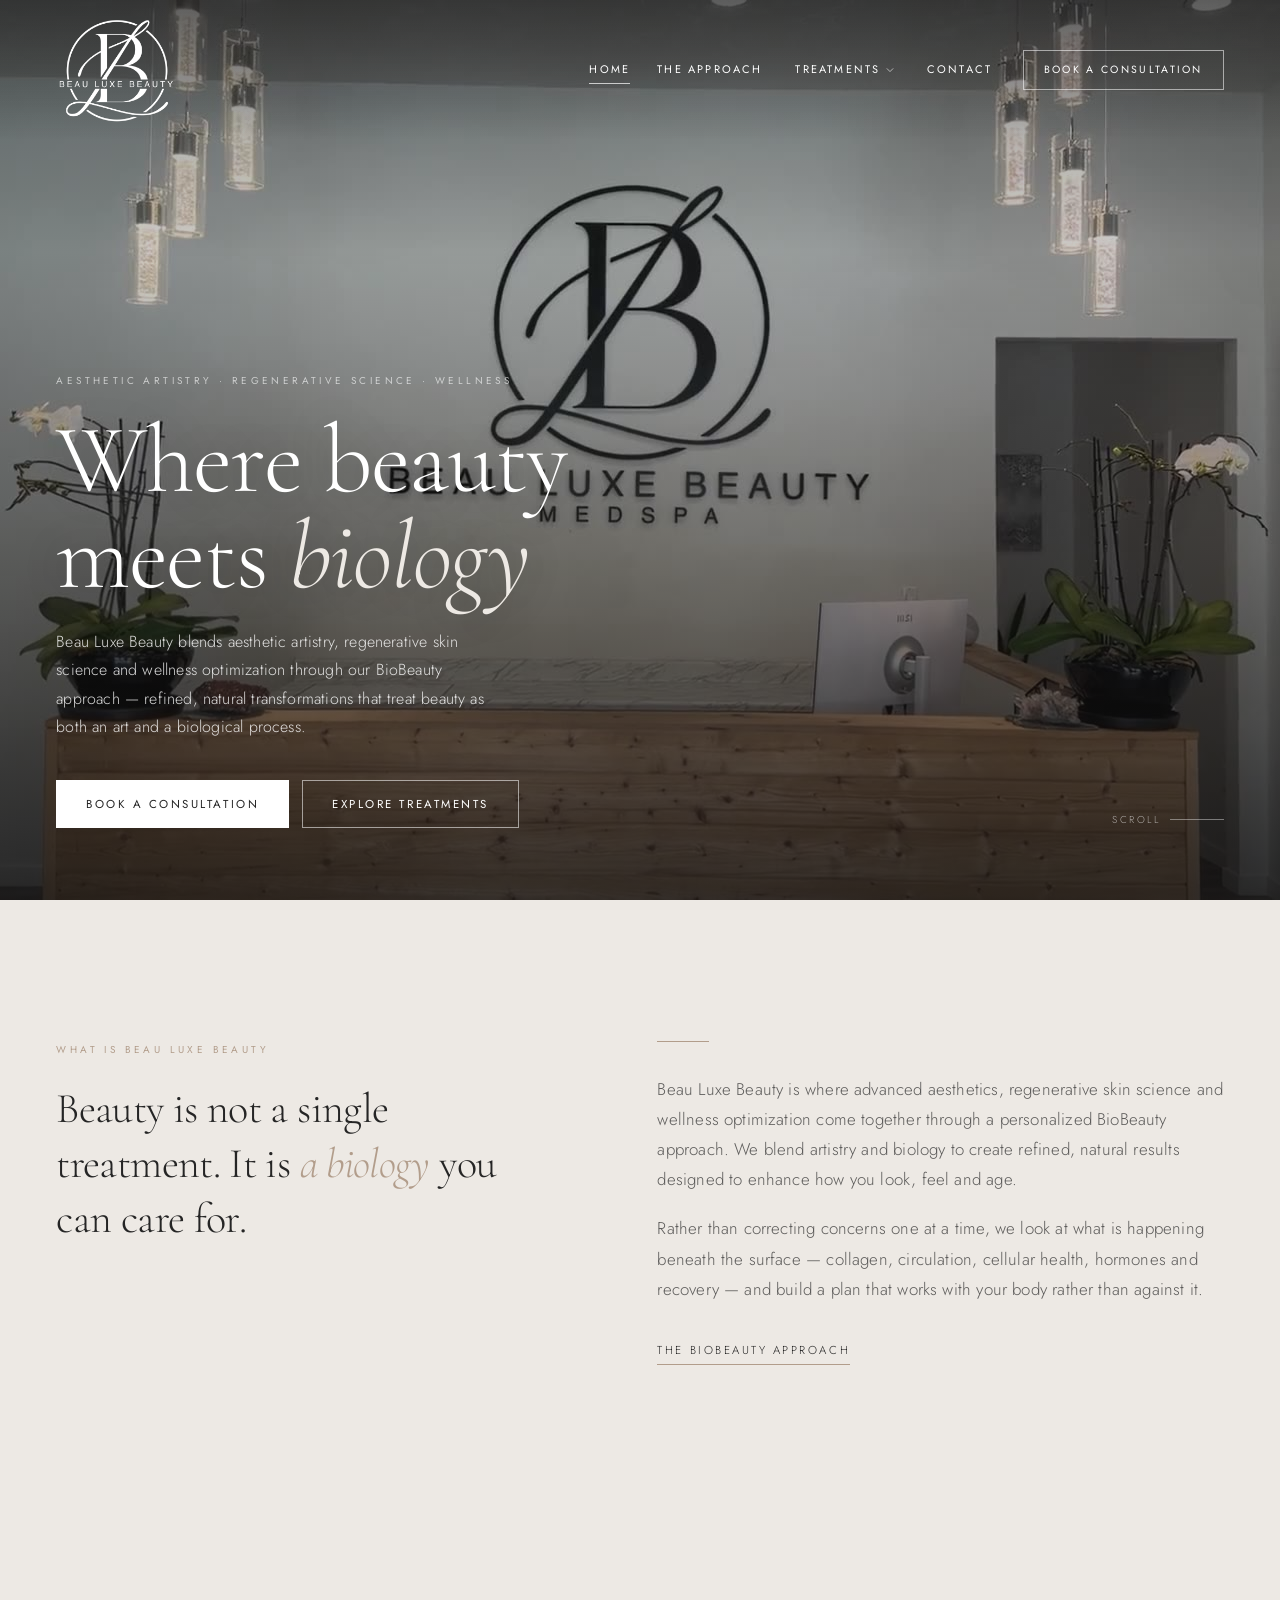
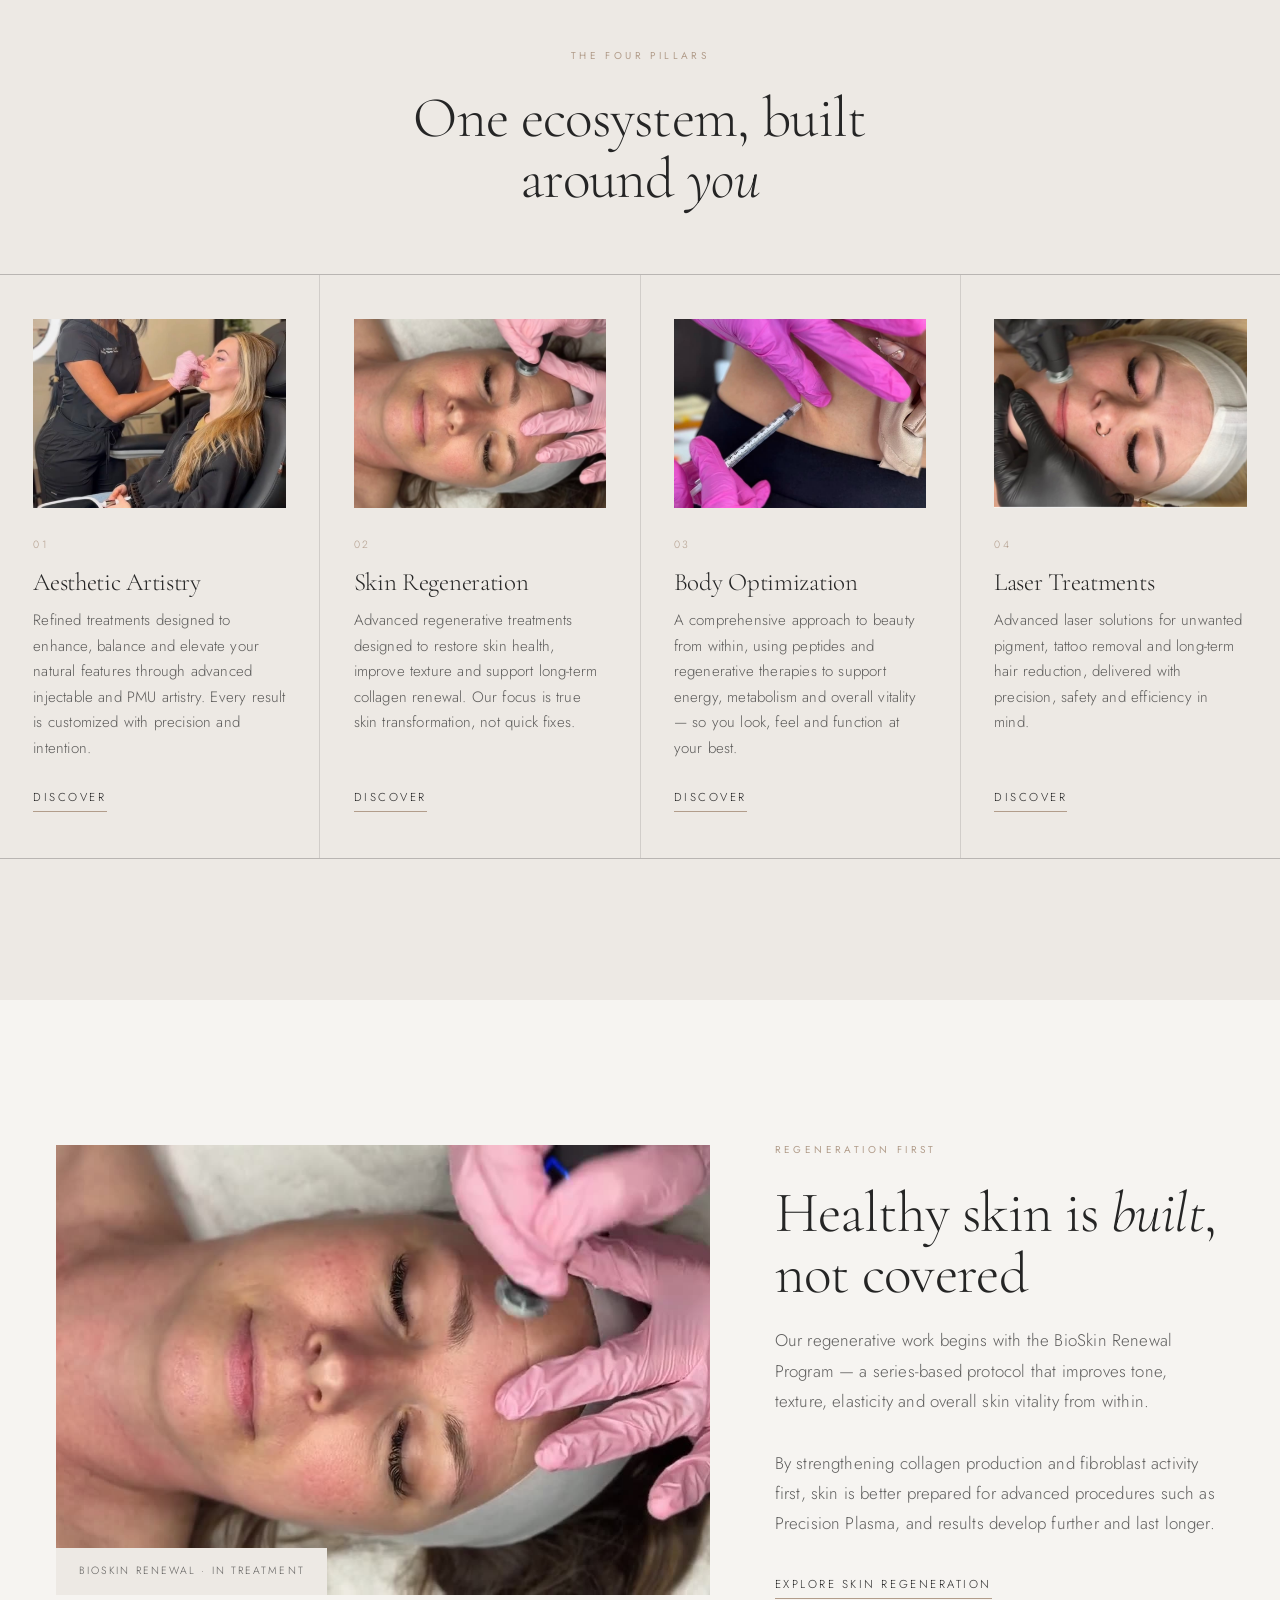
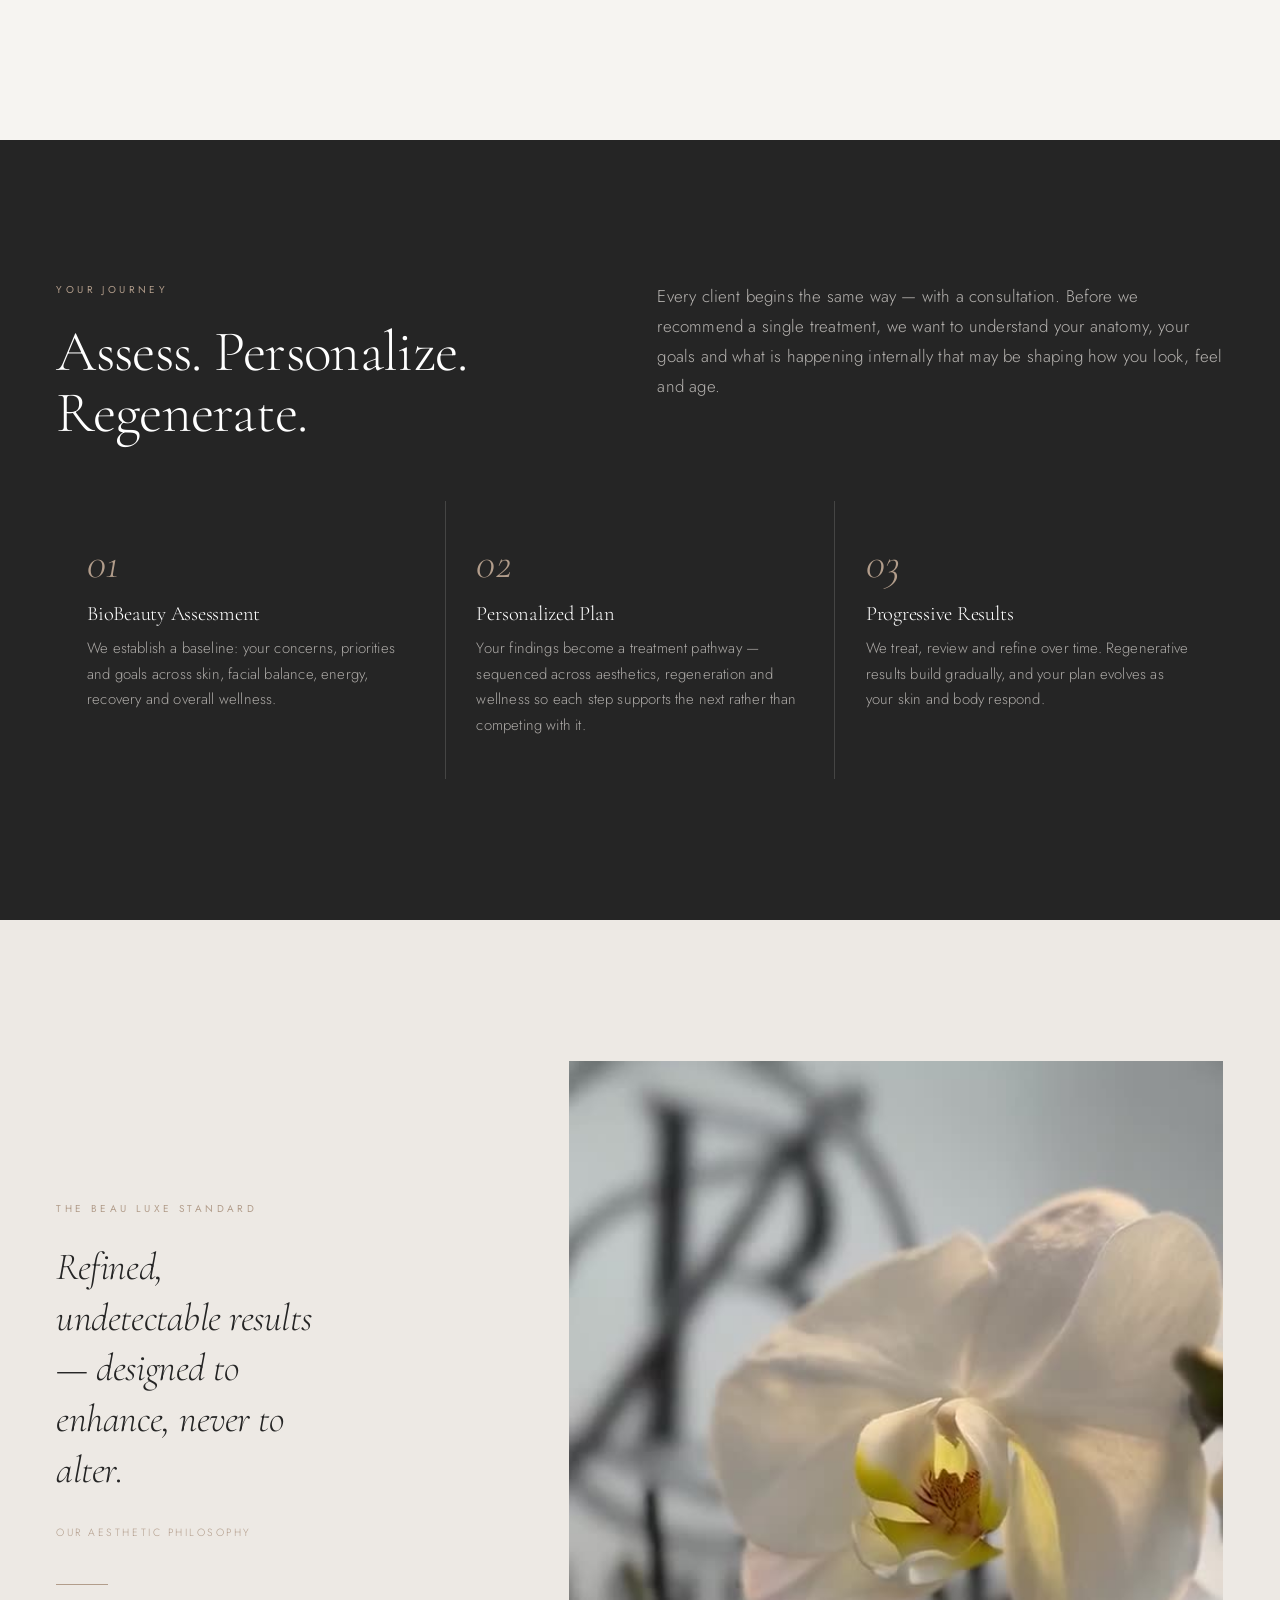
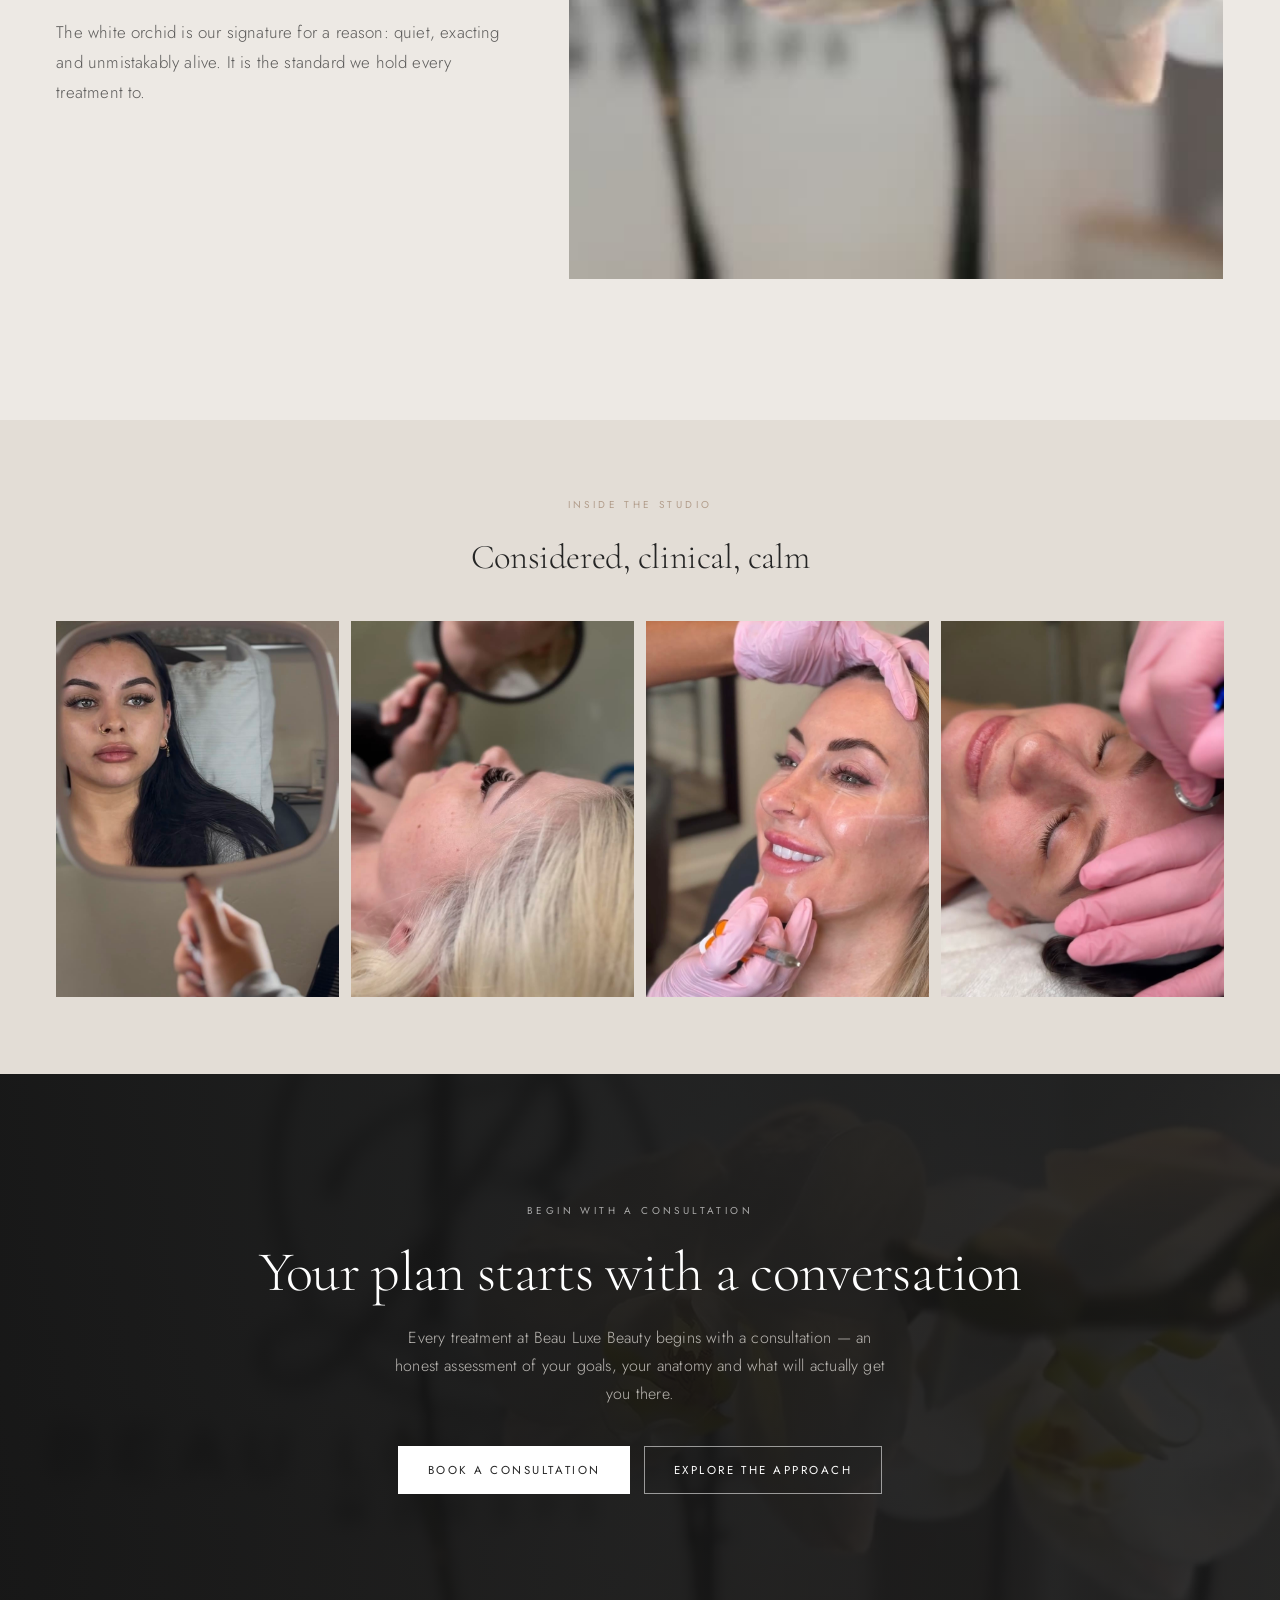
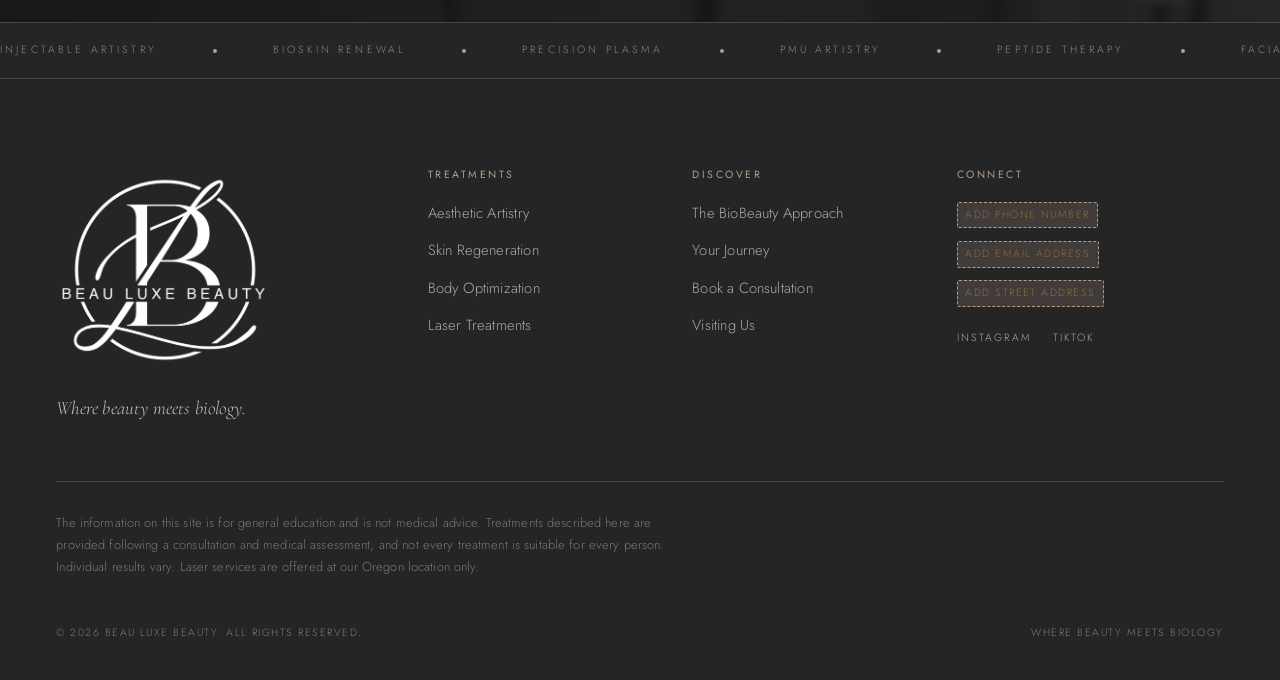
==== index.html @ 642156d8 "Add Beau Luxe Beauty website Seven-page static site built from the Website Description (page content" ====
<!doctype html>
<html lang="en">
<head>
<meta charset="utf-8">
<meta name="viewport" content="width=device-width, initial-scale=1">
<script>document.documentElement.className += " js no-anim";</script>
<title>Beau Luxe Beauty | Where Beauty Meets Biology</title>
<meta name="description" content="Beau Luxe Beauty is a med spa where advanced aesthetics, regenerative skin science and wellness optimization come together through a personalized BioBeauty approach.">
<meta name="theme-color" content="#EDE9E4">
<meta property="og:site_name" content="Beau Luxe Beauty">
<meta property="og:title" content="Beau Luxe Beauty | Where Beauty Meets Biology">
<meta property="og:description" content="Beau Luxe Beauty is a med spa where advanced aesthetics, regenerative skin science and wellness optimization come together through a personalized BioBeauty approach.">
<meta property="og:type" content="website">
<meta property="og:image" content="https://www.beauluxebeauty.com/assets/img/poster-hero.jpg">
<meta property="og:url" content="https://www.beauluxebeauty.com/">
<link rel="canonical" href="https://www.beauluxebeauty.com/">
<link rel="icon" href="assets/img/favicon-32.png" sizes="32x32">
<link rel="apple-touch-icon" href="assets/img/favicon-180.png">
<link rel="preconnect" href="https://fonts.googleapis.com">
<link rel="preconnect" href="https://fonts.gstatic.com" crossorigin>
<link href="https://fonts.googleapis.com/css2?family=Cormorant+Garamond:ital,wght@0,300;0,400;0,500;1,300;1,400&family=Jost:wght@300;400;500&display=swap" rel="stylesheet">
<link rel="stylesheet" href="assets/css/styles.css">
<script defer src="assets/js/main.js"></script>
</head>
<body>
<a class="skip" href="#main">Skip to content</a>
<header class="header">
  <div class="header__inner">
    <a class="brand" href="index.html">
      <img class="brand__light" src="assets/img/logo-full-white.png" alt="Beau Luxe Beauty">
      <img class="brand__dark" src="assets/img/logo-full.png" alt="" aria-hidden="true">
    </a>

    <nav class="nav" aria-label="Primary">
      <ul class="nav__list">
        <li><a class="nav__link" aria-current="page" href="index.html">Home</a></li>
        <li><a class="nav__link" href="about.html">The Approach</a></li>
        <li class="nav__item">
          <button type="button" class="nav__link nav__toggle" aria-expanded="false">
            Treatments
            <svg viewBox="0 0 10 6" aria-hidden="true" fill="none"><path d="M1 1l4 4 4-4" stroke="currentColor" stroke-width="1"/></svg>
          </button>
          <div class="nav__panel">
            <a href="aesthetic-artistry.html">Aesthetic Artistry<span>Injectable &amp; PMU</span></a>
            <a href="skin-regeneration.html">Skin Regeneration<span>BioSkin Renewal &amp; Precision Plasma</span></a>
            <a href="body-optimization.html">Body Optimization<span>Beauty from within</span></a>
            <a href="laser-treatments.html">Laser Treatments<span>Oregon</span></a>
          </div>
        </li>
        <li><a class="nav__link" href="contact.html">Contact</a></li>
      </ul>
      <a class="btn" data-book href="contact.html">Book a Consultation</a>
    </nav>

    <button class="burger" type="button" aria-expanded="false" aria-controls="drawer">
      <span></span><span></span><span></span>
      <span class="sr-only">Open menu</span>
    </button>
  </div>
</header>

<div class="drawer" id="drawer" aria-hidden="true">
  <ul class="drawer__list">
    <li><a href="index.html">Home</a></li>
    <li><a href="about.html">The Approach</a></li>
    <li>
      <a href="aesthetic-artistry.html">Treatments</a>
      <div class="drawer__sub">
        <a href="aesthetic-artistry.html">Aesthetic Artistry</a>
        <a href="skin-regeneration.html">Skin Regeneration</a>
        <a href="body-optimization.html">Body Optimization</a>
        <a href="laser-treatments.html">Laser Treatments</a>
      </div>
    </li>
    <li><a href="contact.html">Contact</a></li>
  </ul>
  <div class="drawer__foot">
    <a class="btn btn--solid-light" data-book href="contact.html">Book a Consultation</a>
    <p class="drawer__meta">Where beauty meets biology</p>
  </div>
</div>
<main id="main">

  <!-- ===== Hero ===== -->
  <section class="hero">
    <div class="hero__media">
      <video data-bg autoplay muted loop playsinline preload="metadata"
             poster="assets/img/poster-hero.jpg">
        <source src="assets/video/hero-reception.mp4" type="video/mp4">
        <img src="assets/img/poster-hero.jpg" alt="The Beau Luxe Beauty reception, with white orchids beneath the signature monogram">
      </video>
    </div>

    <div class="hero__inner">
      <span class="eyebrow eyebrow--light">Aesthetic Artistry &middot; Regenerative Science &middot; Wellness</span>
      <h1 class="hero__title">Where beauty meets <em>biology</em></h1>
      <p class="hero__text">
        Beau Luxe Beauty blends aesthetic artistry, regenerative skin science and wellness
        optimization through our BioBeauty approach &mdash; refined, natural transformations
        that treat beauty as both an art and a biological process.
      </p>
      <div class="hero__actions">
        <a class="btn btn--solid-light" data-book href="contact.html">Book a Consultation</a>
        <a class="btn btn--light" href="#pillars">Explore Treatments</a>
      </div>
    </div>

    <div class="scroll-cue" aria-hidden="true"><span>Scroll</span><i></i></div>
  </section>

  <!-- ===== Introduction ===== -->
  <section class="section">
    <div class="wrap split">
      <div class="reveal">
        <span class="eyebrow">What is Beau Luxe Beauty</span>
        <p class="statement">
          Beauty is not a single treatment. It is <em>a biology</em> you can care for.
        </p>
      </div>
      <div class="reveal" data-d="1">
        <hr class="rule-short">
        <p class="lede">
          Beau Luxe Beauty is where advanced aesthetics, regenerative skin science and wellness
          optimization come together through a personalized BioBeauty approach. We blend artistry
          and biology to create refined, natural results designed to enhance how you look, feel and age.
        </p>
        <p class="lede">
          Rather than correcting concerns one at a time, we look at what is happening beneath the
          surface &mdash; collagen, circulation, cellular health, hormones and recovery &mdash; and build a
          plan that works with your body rather than against it.
        </p>
        <p style="margin-top:2rem"><a class="link-line" href="about.html">The BioBeauty Approach</a></p>
      </div>
    </div>
  </section>


  <!-- ===== Four pillars ===== -->
  <section class="section" id="pillars">
    <div class="wrap center" style="margin-bottom:clamp(38px,5vw,70px)">
      <span class="eyebrow reveal">The Four Pillars</span>
      <h2 class="d2 reveal" data-d="1" style="max-width:20ch;margin-inline:auto">
        One ecosystem, built around <em class="i">you</em>
      </h2>
    </div>

    <div class="pillars">
      <article class="pillar reveal">
        <div class="pillar__media">
          <img src="assets/img/inject-provider-01.jpg" alt="A provider performing a customised injectable treatment" loading="lazy">
        </div>
        <span class="pillar__num">01</span>
        <h3 class="pillar__title">Aesthetic Artistry</h3>
        <p class="pillar__text">
          Refined treatments designed to enhance, balance and elevate your natural features through
          advanced injectable and PMU artistry. Every result is customized with precision and intention.
        </p>
        <a class="link-line" href="aesthetic-artistry.html">Discover</a>
      </article>

      <article class="pillar reveal" data-d="1">
        <div class="pillar__media">
          <img src="assets/img/skin-plasma-01.jpg" alt="A regenerative plasma treatment being performed on the face" loading="lazy">
        </div>
        <span class="pillar__num">02</span>
        <h3 class="pillar__title">Skin Regeneration</h3>
        <p class="pillar__text">
          Advanced regenerative treatments designed to restore skin health, improve texture and support
          long-term collagen renewal. Our focus is true skin transformation, not quick fixes.
        </p>
        <a class="link-line" href="skin-regeneration.html">Discover</a>
      </article>

      <article class="pillar reveal" data-d="2">
        <div class="pillar__media">
          <img src="assets/img/body-peptide-01.jpg" alt="A peptide therapy injection being administered" loading="lazy">
        </div>
        <span class="pillar__num">03</span>
        <h3 class="pillar__title">Body Optimization</h3>
        <p class="pillar__text">
          A comprehensive approach to beauty from within, using peptides and regenerative therapies to
          support energy, metabolism and overall vitality &mdash; so you look, feel and function at your best.
        </p>
        <a class="link-line" href="body-optimization.html">Discover</a>
      </article>

      <article class="pillar reveal" data-d="3">
        <span class="pillar__tag">Oregon</span>
        <div class="pillar__media">
          <img src="assets/img/skin-plasma-05.jpg" alt="A precision device treatment in a Beau Luxe Beauty treatment room" loading="lazy">
        </div>
        <span class="pillar__num">04</span>
        <h3 class="pillar__title">Laser Treatments</h3>
        <p class="pillar__text">
          Advanced laser solutions for unwanted pigment, tattoo removal and long-term hair reduction,
          delivered with precision, safety and efficiency in mind.
        </p>
        <a class="link-line" href="laser-treatments.html">Discover</a>
      </article>
    </div>
  </section>

  <!-- ===== Feature: regeneration first ===== -->
  <section class="section band-bone">
    <div class="wrap feature">
      <div class="feature__media feature__media--wide reveal">
        <video data-bg muted loop playsinline preload="none" poster="assets/img/poster-plasma.jpg">
          <source src="assets/video/plasma-treatment.mp4" type="video/mp4">
        </video>
        <p class="media-note">BioSkin Renewal &middot; in treatment</p>
      </div>
      <div class="feature__body reveal" data-d="1">
        <span class="eyebrow">Regeneration first</span>
        <h2 class="d2">Healthy skin is <em class="i">built</em>, not covered</h2>
        <p class="lede">
          Our regenerative work begins with the BioSkin Renewal Program &mdash; a series-based protocol
          that improves tone, texture, elasticity and overall skin vitality from within.
        </p>
        <p class="lede">
          By strengthening collagen production and fibroblast activity first, skin is better prepared for
          advanced procedures such as Precision Plasma, and results develop further and last longer.
        </p>
        <a class="link-line" href="skin-regeneration.html">Explore Skin Regeneration</a>
      </div>
    </div>
  </section>

  <!-- ===== The journey ===== -->
  <section class="section band-dark">
    <div class="wrap" style="margin-bottom:clamp(34px,4.4vw,60px)">
      <div class="split">
        <div class="reveal">
          <span class="eyebrow">Your journey</span>
          <h2 class="d2">Assess. Personalize.<br>Regenerate.</h2>
        </div>
        <div class="reveal" data-d="1">
          <p class="lede">
            Every client begins the same way &mdash; with a consultation. Before we recommend a single
            treatment, we want to understand your anatomy, your goals and what is happening internally
            that may be shaping how you look, feel and age.
          </p>
        </div>
      </div>
    </div>

    <div class="wrap">
      <div class="steps reveal">
        <div class="step">
          <span class="step__num">01</span>
          <h3>BioBeauty Assessment</h3>
          <p>
            We establish a baseline: your concerns, priorities and goals across skin, facial balance,
            energy, recovery and overall wellness.
          </p>
        </div>
        <div class="step">
          <span class="step__num">02</span>
          <h3>Personalized Plan</h3>
          <p>
            Your findings become a treatment pathway &mdash; sequenced across aesthetics, regeneration and
            wellness so each step supports the next rather than competing with it.
          </p>
        </div>
        <div class="step">
          <span class="step__num">03</span>
          <h3>Progressive Results</h3>
          <p>
            We treat, review and refine over time. Regenerative results build gradually, and your plan
            evolves as your skin and body respond.
          </p>
        </div>
      </div>
    </div>
  </section>

  <!-- ===== Brand moment ===== -->
  <section class="section">
    <div class="wrap feature feature--flip">
      <div class="feature__media feature__media--tall reveal">
        <video data-bg muted loop playsinline preload="none" poster="assets/img/poster-orchid.jpg">
          <source src="assets/video/orchid.mp4" type="video/mp4">
        </video>
      </div>
      <div class="feature__body reveal" data-d="1">
        <span class="eyebrow">The Beau Luxe standard</span>
        <div class="quote">
          <blockquote>
            Refined, undetectable results &mdash; designed to enhance, never to alter.
          </blockquote>
          <cite>Our aesthetic philosophy</cite>
        </div>
        <hr class="rule-short" style="margin-top:2.6rem">
        <p class="lede">
          The white orchid is our signature for a reason: quiet, exacting and unmistakably alive.
          It is the standard we hold every treatment to.
        </p>
      </div>
    </div>
  </section>

  <!-- ===== Gallery ===== -->
  <section class="section band-cream-deep" style="padding-block:clamp(48px,6vw,88px)">
    <div class="wrap center" style="margin-bottom:clamp(28px,3.4vw,46px)">
      <span class="eyebrow reveal">Inside the studio</span>
      <h2 class="d3 reveal" data-d="1">Considered, clinical, calm</h2>
    </div>
    <div class="wrap">
      <div class="gallery reveal">
        <figure><img src="assets/img/inject-result-mirror.jpg" alt="A client reviewing her results in a hand mirror after treatment" loading="lazy"></figure>
        <figure><img src="assets/img/skin-consult-01.jpg" alt="A client resting during a regenerative skin treatment" loading="lazy"></figure>
        <figure><img src="assets/img/inject-chin-01.jpg" alt="A provider performing precise facial balancing" loading="lazy"></figure>
        <figure><img src="assets/img/skin-plasma-03.jpg" alt="A plasma device being applied along the cheek" loading="lazy"></figure>
      </div>
    </div>
  </section>

</main>
<section class="cta">
  <div class="cta__bg">
    <img src="assets/img/poster-orchid.jpg" alt="" aria-hidden="true" loading="lazy">
  </div>
  <div class="wrap cta__inner reveal">
    <span class="eyebrow eyebrow--light">Begin with a consultation</span>
    <h2 class="d2">Your plan starts with a conversation</h2>
    <p>Every treatment at Beau Luxe Beauty begins with a consultation &mdash; an honest assessment of your goals, your anatomy and what will actually get you there.</p>
    <div class="cta__actions">
      <a class="btn btn--solid-light" data-book href="contact.html">Book a Consultation</a>
      <a class="btn btn--light" href="about.html">Explore the Approach</a>
    </div>
  </div>
</section>
<!-- Closing marquee: sits directly above the footer -->
<div class="strip strip--dark" aria-hidden="true">
  <div class="strip__track">
    <span>Injectable Artistry</span><span>BioSkin Renewal</span><span>Precision Plasma</span>
    <span>PMU Artistry</span><span>Peptide Therapy</span><span>Facial Balancing</span>
    <span>Lymphatic Therapy</span><span>Laser Hair Removal</span><span>Biostimulators</span>
    <span>Injectable Artistry</span><span>BioSkin Renewal</span><span>Precision Plasma</span>
    <span>PMU Artistry</span><span>Peptide Therapy</span><span>Facial Balancing</span>
    <span>Lymphatic Therapy</span><span>Laser Hair Removal</span><span>Biostimulators</span>
  </div>
</div>
<footer class="footer">
  <div class="wrap">
    <div class="footer__top">
      <div class="footer__brand">
        <img src="assets/img/logo-full-white.png" alt="Beau Luxe Beauty">
        <p class="footer__tag">Where beauty meets biology.</p>
      </div>

      <div>
        <h4>Treatments</h4>
        <ul class="footer__list">
          <li><a href="aesthetic-artistry.html">Aesthetic Artistry</a></li>
          <li><a href="skin-regeneration.html">Skin Regeneration</a></li>
          <li><a href="body-optimization.html">Body Optimization</a></li>
          <li><a href="laser-treatments.html">Laser Treatments</a></li>
        </ul>
      </div>

      <div>
        <h4>Discover</h4>
        <ul class="footer__list">
          <li><a href="about.html">The BioBeauty Approach</a></li>
          <li><a href="about.html#journey">Your Journey</a></li>
          <li><a href="contact.html">Book a Consultation</a></li>
          <li><a href="contact.html#visit">Visiting Us</a></li>
        </ul>
      </div>

      <div>
        <h4>Connect</h4>
        <ul class="footer__list">
          <li><span class="tbd">Add phone number</span></li>
          <li><span class="tbd">Add email address</span></li>
          <li><span class="tbd">Add street address</span></li>
        </ul>
        <div class="social" style="margin-top:1.4rem">
          <a href="https://www.instagram.com/" rel="noopener">Instagram</a>
          <a href="https://www.tiktok.com/" rel="noopener">TikTok</a>
        </div>
      </div>
    </div>

    <p class="footer__legal">
      The information on this site is for general education and is not medical advice. Treatments described
      here are provided following a consultation and medical assessment, and not every treatment is suitable
      for every person. Individual results vary. Laser services are offered at our Oregon location only.
    </p>

    <div class="footer__bottom">
      <span>&copy; <span data-year>2026</span> Beau Luxe Beauty. All rights reserved.</span>
      <span>Where beauty meets biology</span>
    </div>
  </div>
</footer>
</body>
</html>
---- assets/css/styles.css ----
/* ==========================================================================
   Beau Luxe Beauty — Core Stylesheet
   Palette, type and components derived from the Beau Luxe Beauty Branding Sheet.
   ========================================================================== */

/* ---------- 1. Tokens ---------- */
:root{
  /* Brand palette (per branding sheet) */
  --cream:#EDE9E4;
  --sand:#B29D8B;
  --onyx:#252525;
  --white:#FFFFFF;
  --sage:#99A58F;
  --forrest:#46645A;
  --teal:#287476;

  /* Derived surfaces */
  --bone:#F6F4F1;
  --cream-deep:#E3DDD6;
  --onyx-soft:#2E2E2E;

  /* Ink */
  --ink:var(--onyx);
  --ink-70:rgba(37,37,37,.72);
  --ink-50:rgba(37,37,37,.54);
  --ink-30:rgba(37,37,37,.30);
  --line:rgba(37,37,37,.14);
  --line-light:rgba(255,255,255,.22);

  /* Type */
  --serif:"Cormorant Garamond", "Didot", "Playfair Display", Georgia, serif;
  --sans:"Jost", "Futura", "Avenir Next", "Segoe UI", system-ui, sans-serif;

  /* Rhythm */
  --gutter:clamp(20px, 4.4vw, 76px);
  --maxw:1760px;
  --maxw-narrow:880px;
  --section:clamp(72px, 11vw, 150px);

  /* Motion */
  --ease:cubic-bezier(.22,.61,.36,1);
  --slow:.7s var(--ease);
}

/* ---------- 2. Reset ---------- */
*,*::before,*::after{box-sizing:border-box;}
html{-webkit-text-size-adjust:100%;scroll-behavior:smooth;}
body{
  margin:0;
  background:var(--cream);
  color:var(--ink);
  font-family:var(--sans);
  font-size:clamp(15px,1.02vw,16.5px);
  font-weight:300;
  line-height:1.75;
  letter-spacing:.012em;
  -webkit-font-smoothing:antialiased;
  text-rendering:optimizeLegibility;
  overflow-x:hidden;
}
img,video{max-width:100%;display:block;}
a{color:inherit;text-decoration:none;}
button{font:inherit;color:inherit;background:none;border:0;cursor:pointer;}
h1,h2,h3,h4{margin:0;font-weight:300;letter-spacing:-.012em;line-height:1.08;font-family:var(--serif);}
p{margin:0 0 1.15em;}
p:last-child{margin-bottom:0;}
ul{margin:0;padding:0;list-style:none;}
::selection{background:var(--sand);color:var(--white);}

/* ---------- 3. Utilities ---------- */
.wrap{width:100%;max-width:var(--maxw);margin-inline:auto;padding-inline:var(--gutter);}
.wrap-narrow{width:100%;max-width:var(--maxw-narrow);margin-inline:auto;padding-inline:var(--gutter);}
.section{padding-block:var(--section);}
.center{text-align:center;}
.sr-only{position:absolute;width:1px;height:1px;padding:0;margin:-1px;overflow:hidden;clip:rect(0 0 0 0);white-space:nowrap;border:0;}

/* Eyebrow label — the wide-tracked sans of the wordmark */
.eyebrow{
  font-family:var(--sans);
  font-size:clamp(10px,.72vw,11.5px);
  font-weight:400;
  letter-spacing:.34em;
  text-transform:uppercase;
  color:var(--sand);
  margin:0 0 1.5rem;
  display:block;
}
.eyebrow--light{color:rgba(255,255,255,.62);}

/* Display type scale */
.d1{font-size:clamp(2.9rem,7.4vw,6.4rem);line-height:.98;}
.d2{font-size:clamp(2.1rem,4.5vw,3.9rem);line-height:1.06;}
.d3{font-size:clamp(1.65rem,2.7vw,2.5rem);line-height:1.14;}
.d4{font-size:clamp(1.3rem,1.8vw,1.65rem);line-height:1.22;}
.lede{
  font-size:clamp(1.02rem,1.32vw,1.22rem);
  line-height:1.78;
  color:var(--ink-70);
  font-weight:300;
}
.muted{color:var(--ink-50);}
em.i{font-style:italic;}

/* Thin brand rule */
.rule{width:100%;height:1px;background:var(--line);border:0;margin:0;}
.rule-short{width:52px;height:1px;background:var(--sand);border:0;margin:0 0 2rem;}
.rule-short.is-center{margin-inline:auto;}

/* ---------- 4. Buttons ---------- */
.btn{
  display:inline-flex;align-items:center;justify-content:center;gap:.7em;
  font-family:var(--sans);font-size:11.5px;font-weight:400;
  letter-spacing:.22em;text-transform:uppercase;
  padding:1.12em 2.5em;
  border:1px solid var(--onyx);
  background:var(--onyx);color:var(--cream);
  transition:background .45s var(--ease),color .45s var(--ease),border-color .45s var(--ease);
  cursor:pointer;
}
.btn:hover,.btn:focus-visible{background:transparent;color:var(--onyx);}
.btn--ghost{background:transparent;color:var(--onyx);border-color:var(--onyx);}
.btn--ghost:hover,.btn--ghost:focus-visible{background:var(--onyx);color:var(--cream);}
.btn--light{background:transparent;color:var(--white);border-color:rgba(255,255,255,.55);}
.btn--light:hover,.btn--light:focus-visible{background:var(--white);color:var(--onyx);border-color:var(--white);}
.btn--solid-light{background:var(--white);color:var(--onyx);border-color:var(--white);}
.btn--solid-light:hover,.btn--solid-light:focus-visible{background:transparent;color:var(--white);}

/* Text link with underline draw */
.link-line{
  display:inline-block;
  font-size:11.5px;letter-spacing:.22em;text-transform:uppercase;
  padding-bottom:.45em;position:relative;color:var(--ink);
}
.link-line::after{
  content:"";position:absolute;left:0;bottom:0;width:100%;height:1px;
  background:var(--sand);transform:scaleX(1);transform-origin:left;
  transition:transform .5s var(--ease);
}
.link-line:hover::after,.link-line:focus-visible::after{transform:scaleX(.35);}
.link-line--light{color:var(--white);}
.link-line--light::after{background:rgba(255,255,255,.6);}

/* ---------- 5. Header ---------- */
.header{
  --logo-h:72px;
  position:fixed;inset:0 0 auto 0;z-index:120;
  transition:background .5s var(--ease),box-shadow .5s var(--ease),padding .5s var(--ease);
  padding-block:clamp(10px,1.1vw,16px);
}
.header.is-solid{--logo-h:54px;}
@media (min-width:1061px){
  .header{--logo-h:112px;}
  .header.is-solid{--logo-h:78px;}
}
.header::after{
  content:"";position:absolute;inset:0;z-index:-1;
  background:linear-gradient(to bottom,rgba(20,20,20,.46),rgba(20,20,20,0));
  opacity:1;transition:opacity .5s var(--ease);
  pointer-events:none;
}
.header.is-solid{background:var(--cream);box-shadow:0 1px 0 var(--line);}
.header.is-solid::after{opacity:0;}
.header__inner{
  display:flex;align-items:center;justify-content:space-between;gap:clamp(16px,3vw,48px);
  width:100%;max-width:var(--maxw);margin-inline:auto;padding-inline:var(--gutter);
}
/* Brand lockup: the full circular logo (monogram with BEAU LUXE BEAUTY
   running through it). Its wordmark sits inside the mark, so the logo needs
   real height to stay legible — it is sized large at the top of the page and
   steps down once the header goes solid. */
.brand{position:relative;display:block;flex:0 0 auto;line-height:0;}
.brand img{display:block;height:var(--logo-h);width:auto;transition:opacity .45s var(--ease);}
.brand__dark{position:absolute;left:0;top:0;opacity:0;}
.header.is-solid .brand__light{opacity:0;}
.header.is-solid .brand__dark{opacity:1;}

/* Desktop nav */
.nav{display:flex;align-items:center;gap:clamp(18px,2.4vw,38px);}
.nav__list{display:flex;align-items:center;gap:clamp(16px,2.1vw,34px);}
.nav__link{
  position:relative;display:inline-block;
  font-size:11px;letter-spacing:.2em;text-transform:uppercase;font-weight:400;
  color:var(--white);padding-block:.5em;
  transition:color .4s var(--ease),opacity .4s var(--ease);
  white-space:nowrap;
}
.header.is-solid .nav__link{color:var(--ink);}
.nav__link::after{
  content:"";position:absolute;left:0;bottom:.1em;height:1px;width:100%;
  background:currentColor;transform:scaleX(0);transform-origin:right;
  transition:transform .45s var(--ease);opacity:.7;
}
.nav__link:hover::after,.nav__link:focus-visible::after,
.nav__link[aria-current="page"]::after{transform:scaleX(1);transform-origin:left;}

/* Dropdown */
.nav__item{position:relative;}
.nav__toggle{display:inline-flex;align-items:center;gap:.5em;}
.nav__toggle svg{width:8px;height:8px;transition:transform .4s var(--ease);opacity:.75;}
.nav__item:hover .nav__toggle svg,.nav__item:focus-within .nav__toggle svg{transform:rotate(180deg);}
.nav__panel{
  position:absolute;top:100%;left:50%;transform:translate(-50%,8px);
  min-width:272px;background:var(--cream);border:1px solid var(--line);
  padding:1.1rem 0;opacity:0;visibility:hidden;
  transition:opacity .4s var(--ease),transform .4s var(--ease),visibility .4s;
  box-shadow:0 26px 56px -30px rgba(37,37,37,.5);
}
.nav__item:hover .nav__panel,.nav__item:focus-within .nav__panel{
  opacity:1;visibility:visible;transform:translate(-50%,0);
}
.nav__panel a{
  display:block;padding:.68rem 1.9rem;
  font-size:11px;letter-spacing:.17em;text-transform:uppercase;color:var(--ink-70);
  transition:color .35s var(--ease),background .35s var(--ease),padding-left .35s var(--ease);
}
.nav__panel a:hover,.nav__panel a:focus-visible{color:var(--ink);background:var(--bone);padding-left:2.25rem;}
.nav__panel a span{display:block;font-family:var(--serif);font-size:15px;letter-spacing:0;text-transform:none;color:var(--ink-50);margin-top:.1em;font-style:italic;}

.header .btn{padding:.95em 1.9em;font-size:10.5px;}
.header:not(.is-solid) .btn{border-color:rgba(255,255,255,.55);background:transparent;color:var(--white);}
.header:not(.is-solid) .btn:hover{background:var(--white);color:var(--onyx);border-color:var(--white);}

/* Burger */
.burger{display:none;width:30px;height:18px;position:relative;flex:0 0 auto;z-index:140;}
.burger span{
  position:absolute;left:0;height:1px;width:100%;background:var(--white);
  transition:transform .45s var(--ease),opacity .3s var(--ease),background .45s var(--ease);
}
.burger span:nth-child(1){top:0;}
.burger span:nth-child(2){top:8px;}
.burger span:nth-child(3){top:16px;}
.header.is-solid .burger span{background:var(--ink);}
body.nav-open .burger span{background:var(--cream);}
body.nav-open .burger span:nth-child(1){transform:translateY(8px) rotate(45deg);}
body.nav-open .burger span:nth-child(2){opacity:0;}
body.nav-open .burger span:nth-child(3){transform:translateY(-8px) rotate(-45deg);}

/* Mobile drawer */
.drawer{
  position:fixed;inset:0;z-index:130;background:var(--onyx);
  display:flex;flex-direction:column;justify-content:center;
  padding:clamp(80px,14vh,120px) var(--gutter) clamp(36px,7vh,64px);
  opacity:0;visibility:hidden;transform:translateY(-10px);
  transition:opacity .55s var(--ease),transform .55s var(--ease),visibility .55s;
  overflow-y:auto;
}
body.nav-open .drawer{opacity:1;visibility:visible;transform:none;}
.drawer__list{display:flex;flex-direction:column;gap:.15rem;}
.drawer__list > li > a{
  display:block;padding:.3em 0;color:var(--cream);
  font-family:var(--serif);font-size:clamp(1.85rem,8vw,2.7rem);line-height:1.22;font-weight:300;
}
.drawer__sub{padding:.5rem 0 1rem 1.1rem;border-left:1px solid rgba(237,233,228,.2);margin:.3rem 0 .9rem;}
.drawer__sub a{
  display:block;padding:.46em 0;color:rgba(237,233,228,.62);
  font-size:11.5px;letter-spacing:.18em;text-transform:uppercase;
}
.drawer__sub a:hover{color:var(--cream);}
.drawer__foot{margin-top:clamp(28px,5vh,48px);padding-top:1.9rem;border-top:1px solid rgba(237,233,228,.18);}
.drawer__foot .btn{width:100%;}
.drawer__meta{margin-top:1.6rem;font-size:11px;letter-spacing:.2em;text-transform:uppercase;color:rgba(237,233,228,.45);}

@media (max-width:1060px){
  .nav{display:none;}
  .burger{display:block;}
}

/* ---------- 6. Hero ---------- */
.hero{
  position:relative;min-height:100svh;display:flex;align-items:flex-end;
  overflow:hidden;background:var(--onyx);
  padding-block:clamp(110px,16vh,170px) clamp(44px,8vh,88px);
  isolation:isolate;
}
.hero__media{position:absolute;inset:0;z-index:-2;}
.hero__media img,.hero__media video{width:100%;height:100%;object-fit:cover;}
.hero::before{
  content:"";position:absolute;inset:0;z-index:-1;
  background:
    linear-gradient(to top,rgba(18,18,18,.82) 0%,rgba(18,18,18,.42) 42%,rgba(18,18,18,.22) 72%,rgba(18,18,18,.42) 100%);
}
.hero__inner{width:100%;max-width:var(--maxw);margin-inline:auto;padding-inline:var(--gutter);color:var(--white);}
.hero__title{
  font-size:clamp(2.75rem,7.6vw,6.6rem);line-height:.98;font-weight:300;
  max-width:16ch;margin:0 0 1.5rem;
  text-shadow:0 2px 40px rgba(0,0,0,.28);
}
.hero__title em{font-style:italic;color:var(--cream);}
.hero__text{max-width:50ch;color:rgba(255,255,255,.84);font-size:clamp(1rem,1.22vw,1.14rem);line-height:1.78;margin-bottom:2.4rem;}
.hero__actions{display:flex;flex-wrap:wrap;gap:.85rem;}

/* Page hero (inner pages) */
.phero{
  position:relative;display:flex;align-items:flex-end;
  min-height:clamp(440px,66vh,680px);overflow:hidden;background:var(--onyx);
  padding-block:clamp(120px,17vh,190px) clamp(40px,7vh,74px);
  isolation:isolate;
}
.phero__media{position:absolute;inset:0;z-index:-2;}
.phero__media img,.phero__media video{width:100%;height:100%;object-fit:cover;}
.phero::before{
  content:"";position:absolute;inset:0;z-index:-1;
  background:linear-gradient(to top,rgba(18,18,18,.84),rgba(18,18,18,.34) 58%,rgba(18,18,18,.5));
}
.phero__inner{width:100%;max-width:var(--maxw);margin-inline:auto;padding-inline:var(--gutter);color:var(--white);}
.phero__title{font-size:clamp(2.4rem,5.6vw,4.6rem);line-height:1.02;margin:0 0 1.2rem;max-width:18ch;}
.phero__text{max-width:56ch;color:rgba(255,255,255,.82);font-size:clamp(1rem,1.2vw,1.12rem);line-height:1.78;}

/* Breadcrumb */
.crumb{display:flex;gap:.6em;align-items:center;font-size:10.5px;letter-spacing:.22em;text-transform:uppercase;color:rgba(255,255,255,.6);margin-bottom:1.5rem;}
.crumb a:hover{color:var(--white);}
.crumb span{opacity:.5;}

/* Scroll cue */
.scroll-cue{
  position:absolute;right:var(--gutter);bottom:clamp(44px,8vh,88px);z-index:2;
  display:flex;align-items:center;gap:.9em;
  font-size:10px;letter-spacing:.26em;text-transform:uppercase;color:rgba(255,255,255,.6);
}
.scroll-cue i{display:block;width:54px;height:1px;background:rgba(255,255,255,.4);position:relative;overflow:hidden;}
.scroll-cue i::after{
  content:"";position:absolute;inset:0;background:var(--white);
  transform:translateX(-100%);animation:cue 2.6s var(--ease) infinite;
}
@keyframes cue{0%{transform:translateX(-100%);}55%{transform:translateX(0);}100%{transform:translateX(100%);}}
@media (max-width:780px){.scroll-cue{display:none;}}

/* ---------- 7. Intro / statement ---------- */
.statement{
  font-family:var(--serif);font-weight:300;
  font-size:clamp(1.55rem,3.3vw,2.85rem);line-height:1.3;letter-spacing:-.015em;
  max-width:24ch;
}
.statement em{font-style:italic;color:var(--sand);}
.split{
  display:grid;grid-template-columns:minmax(0,1fr) minmax(0,1.08fr);
  gap:clamp(32px,6vw,96px);align-items:start;
}
@media (max-width:900px){.split{grid-template-columns:1fr;gap:2.4rem;}}

/* ---------- 8. Pillars ---------- */
.pillars{display:grid;gap:1px;background:var(--line);border-block:1px solid var(--line);}
@media (min-width:860px){.pillars{grid-template-columns:repeat(2,1fr);}}
@media (min-width:1240px){.pillars{grid-template-columns:repeat(4,1fr);}}
.pillar{
  position:relative;background:var(--cream);
  padding:clamp(30px,3.4vw,52px) clamp(24px,2.6vw,42px) clamp(34px,3.6vw,54px);
  display:flex;flex-direction:column;overflow:hidden;
  transition:background .55s var(--ease);
  min-height:clamp(420px,46vw,560px);
}
.pillar:hover{background:var(--bone);}
.pillar__media{
  position:relative;aspect-ratio:4/3;overflow:hidden;margin-bottom:clamp(20px,2.2vw,30px);
  background:var(--cream-deep);
}
.pillar__media img{width:100%;height:100%;object-fit:cover;transition:transform 1.3s var(--ease);}
.pillar:hover .pillar__media img{transform:scale(1.055);}
.pillar__num{
  font-family:var(--sans);font-size:10.5px;letter-spacing:.26em;color:var(--sand);
  margin-bottom:.9rem;display:block;
}
.pillar__title{font-size:clamp(1.42rem,1.95vw,1.78rem);margin-bottom:.75rem;}
.pillar__text{font-size:.94rem;line-height:1.7;color:var(--ink-70);margin-bottom:1.6rem;flex:1;}
.pillar .link-line{align-self:flex-start;}
.pillar__tag{
  position:absolute;top:clamp(30px,3.4vw,52px);right:clamp(24px,2.6vw,42px);
  font-size:9.5px;letter-spacing:.2em;text-transform:uppercase;
  color:var(--forrest);border:1px solid rgba(70,100,90,.32);padding:.34em .8em;border-radius:99px;
}

/* ---------- 9. Feature band (image + text) ---------- */
.feature{display:grid;gap:clamp(28px,5vw,80px);align-items:center;}
@media (min-width:920px){
  .feature{grid-template-columns:repeat(12,1fr);}
  .feature__media{grid-column:1 / span 7;}
  .feature__body{grid-column:8 / span 5;}
  .feature--flip .feature__media{grid-column:6 / span 7;grid-row:1;}
  .feature--flip .feature__body{grid-column:1 / span 5;grid-row:1;}
}
.feature__media{position:relative;overflow:hidden;background:var(--cream-deep);}
.feature__media img,.feature__media video{width:100%;height:100%;object-fit:cover;}
.feature__media--tall{aspect-ratio:4/5;}
.feature__media--wide{aspect-ratio:16/11;}
.feature__body h2{margin-bottom:1.3rem;}
.feature__body .lede{margin-bottom:2rem;}

/* Caption chip over media */
.media-note{
  position:absolute;left:0;bottom:0;
  background:var(--cream);color:var(--ink-70);
  padding:.9rem 1.4rem;font-size:10.5px;letter-spacing:.2em;text-transform:uppercase;
  max-width:70%;
}

/* ---------- 10. Dark band ---------- */
.band-dark{background:var(--onyx);color:var(--cream);}
.band-dark h2,.band-dark h3{color:var(--white);}
.band-dark .lede{color:rgba(237,233,228,.72);}
.band-dark .rule{background:rgba(237,233,228,.18);}
.band-dark .rule-short{background:var(--sand);}
.band-sage{background:var(--forrest);color:var(--cream);}
.band-sage h2{color:var(--white);}
.band-sage .lede{color:rgba(237,233,228,.78);}
.band-bone{background:var(--bone);}
.band-cream-deep{background:var(--cream-deep);}

/* ---------- 11. Approach steps ---------- */
.steps{display:grid;gap:1px;background:rgba(237,233,228,.16);}
@media (min-width:820px){.steps{grid-template-columns:repeat(3,1fr);}}
.step{background:var(--onyx);padding:clamp(28px,3.2vw,48px) clamp(22px,2.4vw,40px);}
.step__num{
  font-family:var(--serif);font-size:clamp(2.3rem,3.4vw,3.2rem);line-height:1;
  color:var(--sand);display:block;margin-bottom:1.1rem;font-style:italic;
}
.step h3{font-size:clamp(1.22rem,1.6vw,1.45rem);margin-bottom:.7rem;}
.step p{font-size:.93rem;line-height:1.72;color:rgba(237,233,228,.68);}

/* ---------- 12. Treatment list ---------- */
.tlist{border-top:1px solid var(--line);}
.titem{
  border-bottom:1px solid var(--line);
  display:grid;gap:clamp(10px,2.4vw,44px);
  padding-block:clamp(26px,3.1vw,46px);
  align-items:start;
}
@media (min-width:880px){.titem{grid-template-columns:minmax(0,.42fr) minmax(0,1fr) auto;align-items:center;}}
.titem__name{font-family:var(--serif);font-size:clamp(1.3rem,1.95vw,1.72rem);line-height:1.2;}
.titem__name small{
  display:block;font-family:var(--sans);font-size:10px;letter-spacing:.22em;
  text-transform:uppercase;color:var(--sand);margin-bottom:.5em;
}
.titem__desc{color:var(--ink-70);font-size:.95rem;line-height:1.72;}
.titem__meta{
  font-size:10.5px;letter-spacing:.2em;text-transform:uppercase;color:var(--ink-50);
  white-space:nowrap;
}
.band-dark .tlist{border-color:rgba(237,233,228,.16);}
.band-dark .titem{border-color:rgba(237,233,228,.16);}
.band-dark .titem__desc{color:rgba(237,233,228,.66);}
.band-dark .titem__meta{color:rgba(237,233,228,.46);}

/* ---------- 13. Card grid ---------- */
.cards{display:grid;gap:clamp(18px,2.2vw,30px);}
@media (min-width:720px){.cards--2{grid-template-columns:repeat(2,1fr);}}
@media (min-width:820px){.cards--3{grid-template-columns:repeat(3,1fr);}}
.card{
  background:var(--white);padding:clamp(26px,2.9vw,44px);
  border:1px solid var(--line);
  display:flex;flex-direction:column;
  transition:transform .6s var(--ease),box-shadow .6s var(--ease);
}
.card:hover{transform:translateY(-5px);box-shadow:0 28px 54px -36px rgba(37,37,37,.44);}
.card h3{font-size:clamp(1.2rem,1.55vw,1.42rem);margin-bottom:.8rem;}
.card p{font-size:.93rem;line-height:1.72;color:var(--ink-70);}
.card__icon{
  width:34px;height:34px;margin-bottom:1.4rem;color:var(--sage);
}
.card__icon svg{width:100%;height:100%;}
.card__q{
  font-family:var(--serif);font-style:italic;font-size:1.02rem;color:var(--forrest);
  margin-top:1.4rem;padding-top:1.4rem;border-top:1px solid var(--line);line-height:1.6;
}
.band-dark .card{background:var(--onyx-soft);border-color:rgba(237,233,228,.14);}
.band-dark .card p{color:rgba(237,233,228,.68);}
.band-dark .card__q{color:var(--sand);border-color:rgba(237,233,228,.16);}

/* ---------- 14. Accordion (Q&A) ---------- */
.accordion{border-top:1px solid var(--line);}
.acc{border-bottom:1px solid var(--line);}
.acc__btn{
  width:100%;display:flex;align-items:flex-start;justify-content:space-between;gap:2rem;
  padding-block:clamp(20px,2.3vw,30px);text-align:left;
  font-family:var(--serif);font-size:clamp(1.08rem,1.5vw,1.35rem);line-height:1.35;font-weight:300;
  color:var(--ink);transition:color .4s var(--ease);
}
.acc__btn:hover{color:var(--forrest);}
.acc__icon{flex:0 0 auto;width:14px;height:14px;position:relative;margin-top:.42em;}
.acc__icon::before,.acc__icon::after{
  content:"";position:absolute;background:var(--sand);
  transition:transform .45s var(--ease),opacity .45s var(--ease);
}
.acc__icon::before{left:0;top:6.5px;width:14px;height:1px;}
.acc__icon::after{left:6.5px;top:0;width:1px;height:14px;}
.acc.is-open .acc__icon::after{transform:rotate(90deg);opacity:0;}
.acc__panel{overflow:hidden;height:0;transition:height .5s var(--ease);}
.acc__inner{padding-bottom:clamp(20px,2.3vw,30px);max-width:72ch;color:var(--ink-70);font-size:.98rem;line-height:1.8;}
.band-dark .accordion,.band-dark .acc{border-color:rgba(237,233,228,.16);}
.band-dark .acc__btn{color:var(--cream);}
.band-dark .acc__btn:hover{color:var(--sand);}
.band-dark .acc__inner{color:rgba(237,233,228,.68);}

/* ---------- 15. Gallery ---------- */
.gallery{display:grid;gap:clamp(8px,1vw,14px);grid-template-columns:repeat(2,1fr);}
@media (min-width:760px){.gallery{grid-template-columns:repeat(4,1fr);}}
.gallery figure{margin:0;overflow:hidden;background:var(--cream-deep);aspect-ratio:3/4;}
.gallery img{width:100%;height:100%;object-fit:cover;transition:transform 1.4s var(--ease);}
.gallery figure:hover img{transform:scale(1.06);}
.gallery figure.is-tall{grid-row:span 1;}

/* Marquee strip */
.strip{overflow:hidden;border-block:1px solid var(--line);padding-block:1.15rem;background:var(--bone);}
.strip__track{display:flex;gap:3.5rem;width:max-content;animation:slide 44s linear infinite;}
.strip__track span{
  font-size:10.5px;letter-spacing:.3em;text-transform:uppercase;color:var(--ink-50);
  display:flex;align-items:center;gap:3.5rem;white-space:nowrap;
}
.strip__track span::after{content:"";width:4px;height:4px;background:var(--sand);border-radius:50%;}
@keyframes slide{from{transform:translateX(0);}to{transform:translateX(-50%);}}
/* Closing band: sits between the CTA and the footer, so it stays dark. */
.strip--dark{background:var(--onyx);border-color:rgba(237,233,228,.16);}
.strip--dark .strip__track span{color:rgba(237,233,228,.5);}
.strip--dark .strip__track span::after{background:var(--sand);}
@media (prefers-reduced-motion:reduce){.strip__track{animation:none;}}

/* ---------- 16. Quote ---------- */
.quote{max-width:30ch;}
.quote blockquote{
  margin:0;font-family:var(--serif);font-weight:300;font-style:italic;
  font-size:clamp(1.5rem,3vw,2.45rem);line-height:1.32;letter-spacing:-.012em;
}
.quote cite{
  display:block;margin-top:1.8rem;font-family:var(--sans);font-style:normal;
  font-size:10.5px;letter-spacing:.24em;text-transform:uppercase;color:var(--sand);
}

/* ---------- 17. CTA band ---------- */
.cta{position:relative;overflow:hidden;background:var(--onyx);color:var(--cream);isolation:isolate;}
.cta__bg{position:absolute;inset:0;z-index:-2;opacity:.3;}
.cta__bg img,.cta__bg video{width:100%;height:100%;object-fit:cover;}
.cta::before{content:"";position:absolute;inset:0;z-index:-1;background:linear-gradient(to right,rgba(18,18,18,.9),rgba(18,18,18,.6));}
.cta__inner{padding-block:clamp(72px,10vw,132px);text-align:center;}
.cta h2{font-size:clamp(2rem,4.4vw,3.6rem);margin-bottom:1.3rem;color:var(--white);}
.cta p{max-width:56ch;margin-inline:auto;color:rgba(237,233,228,.76);margin-bottom:2.4rem;font-size:clamp(1rem,1.2vw,1.1rem);}
.cta__actions{display:flex;flex-wrap:wrap;gap:.85rem;justify-content:center;}

/* ---------- 18. Forms ---------- */
.form{display:grid;gap:clamp(16px,2vw,26px);}
.form__row{display:grid;gap:clamp(16px,2vw,26px);}
@media (min-width:640px){.form__row--2{grid-template-columns:repeat(2,1fr);}}
.field{display:flex;flex-direction:column;gap:.6rem;}
.field label{
  font-size:10.5px;letter-spacing:.22em;text-transform:uppercase;color:var(--ink-50);
}
.field label .req{color:var(--sand);}
.field input,.field select,.field textarea{
  font-family:var(--sans);font-size:.97rem;font-weight:300;color:var(--ink);
  background:transparent;border:0;border-bottom:1px solid var(--line);
  padding:.82rem 0;border-radius:0;
  transition:border-color .4s var(--ease);
  width:100%;
}
.field textarea{resize:vertical;min-height:120px;}
.field input:focus,.field select:focus,.field textarea:focus{outline:none;border-bottom-color:var(--forrest);}
.field select{appearance:none;cursor:pointer;
  background-image:url("data:image/svg+xml,%3Csvg xmlns='http://www.w3.org/2000/svg' viewBox='0 0 10 6'%3E%3Cpath d='M1 1l4 4 4-4' fill='none' stroke='%23B29D8B' stroke-width='1'/%3E%3C/svg%3E");
  background-repeat:no-repeat;background-position:right .2rem center;background-size:10px;
}
.field input::placeholder,.field textarea::placeholder{color:var(--ink-30);}
.check{display:flex;gap:.9rem;align-items:flex-start;font-size:.86rem;line-height:1.62;color:var(--ink-50);}
.check input{width:16px;height:16px;margin-top:.26em;accent-color:var(--forrest);flex:0 0 auto;}
.form__note{font-size:.8rem;line-height:1.62;color:var(--ink-50);}
.form__status{
  display:none;padding:1.4rem 1.6rem;border:1px solid var(--sage);
  background:rgba(153,165,143,.12);font-size:.92rem;line-height:1.66;color:var(--forrest);
}
.form__status.is-visible{display:block;}

/* ---------- 19. Contact info ---------- */
.info__group{padding-block:clamp(20px,2.2vw,28px);border-bottom:1px solid var(--line);}
.info__group:first-child{padding-top:0;}
.info__label{font-size:10.5px;letter-spacing:.22em;text-transform:uppercase;color:var(--sand);margin-bottom:.7rem;}
.info__value{font-family:var(--serif);font-size:clamp(1.12rem,1.5vw,1.32rem);line-height:1.5;}
.info__value a:hover{color:var(--forrest);}
.info__sub{font-size:.88rem;color:var(--ink-50);margin-top:.4rem;line-height:1.65;}

/* Placeholder marker — replace before launch */
.tbd{
  display:inline-block;font-family:var(--sans);font-size:10.5px;letter-spacing:.14em;
  text-transform:uppercase;color:#8A6D3B;background:rgba(178,157,139,.2);
  border:1px dashed var(--sand);padding:.3em .7em;border-radius:2px;
}

/* ---------- 20. Footer ---------- */
.footer{background:var(--onyx);color:rgba(237,233,228,.68);padding-block:clamp(56px,7vw,92px) clamp(26px,3vw,38px);}
.footer a{color:rgba(237,233,228,.68);transition:color .4s var(--ease);}
.footer a:hover{color:var(--cream);}
.footer__top{
  display:grid;gap:clamp(32px,4vw,56px);
  padding-bottom:clamp(38px,4.6vw,62px);border-bottom:1px solid rgba(237,233,228,.16);
}
@media (min-width:900px){.footer__top{grid-template-columns:1.5fr 1fr 1fr 1.25fr;}}
.footer__brand img{width:clamp(180px,17vw,220px);height:auto;margin-bottom:1.6rem;}
.footer__tag{font-family:var(--serif);font-style:italic;font-size:1.18rem;line-height:1.5;color:rgba(237,233,228,.8);max-width:26ch;}
.footer h4{
  font-family:var(--sans);font-size:10.5px;letter-spacing:.24em;text-transform:uppercase;
  color:var(--sand);margin-bottom:1.3rem;font-weight:400;
}
.footer__list li{margin-bottom:.72rem;font-size:.92rem;}
.footer__bottom{
  display:flex;flex-wrap:wrap;gap:1rem 2rem;justify-content:space-between;align-items:center;
  padding-top:clamp(22px,2.6vw,32px);
  font-size:10.5px;letter-spacing:.14em;text-transform:uppercase;color:rgba(237,233,228,.44);
}
.footer__legal{max-width:80ch;font-size:.8rem;line-height:1.7;letter-spacing:.01em;text-transform:none;
  color:rgba(237,233,228,.42);padding-top:clamp(20px,2.4vw,30px);}
.social{display:flex;gap:1.3rem;}
.social a{font-size:10.5px;letter-spacing:.2em;text-transform:uppercase;}

/* ---------- 20b. Wide-screen behaviour ---------- */
/* Containers run full width minus gutters up to --maxw, so on typical
   displays (1280-1760) the page reads edge to edge rather than as a
   centred column. The header shares --maxw so the logo always lines up
   with the content below it. */
.footer .wrap{max-width:var(--maxw);}

/* Keep long-form text at a readable measure as containers widen. */
.titem__desc{max-width:74ch;}
.footer__legal{max-width:92ch;}
.step p{max-width:46ch;}

/* Let display type and vertical rhythm grow on large screens. */
@media (min-width:1600px){
  :root{--section:clamp(96px,8.4vw,186px);}
  .hero__title{font-size:clamp(4rem,6.3vw,7.4rem);}
  .hero__text,.phero__text{font-size:1.18rem;}
  .phero__title{font-size:clamp(3rem,4.6vw,5.2rem);}
  .d2{font-size:clamp(2.5rem,3.5vw,4.2rem);}
  .statement{font-size:clamp(2.1rem,2.8vw,3.3rem);}
  .pillar{min-height:600px;}
}

/* ---------- 21. Reveal animation ---------- */
.js .reveal{opacity:0;transform:translateY(24px);transition:opacity .9s var(--ease),transform .9s var(--ease);}
.js .reveal.is-in{opacity:1;transform:none;}
.reveal[data-d="1"]{transition-delay:.09s;}
.reveal[data-d="2"]{transition-delay:.18s;}
.reveal[data-d="3"]{transition-delay:.27s;}
.reveal[data-d="4"]{transition-delay:.36s;}

@media (prefers-reduced-motion:reduce){
  *,*::before,*::after{animation-duration:.001ms !important;animation-iteration-count:1 !important;transition-duration:.001ms !important;}
  html{scroll-behavior:auto;}
  .js .reveal,.js .reveal.is-in{opacity:1;transform:none;}
}

/* Suppress transitions against the very first render. Without this, a page
   that loads already scrolled applies .is-solid in the same frame as the
   initial style and the transition can freeze at its starting value. JS
   removes .no-anim after the first paint. */
.no-anim *,.no-anim *::before,.no-anim *::after{transition:none !important;}

/* ---------- 22. Focus ---------- */
:focus-visible{outline:2px solid var(--forrest);outline-offset:3px;}
.header:not(.is-solid) :focus-visible,.hero :focus-visible,.phero :focus-visible,
.band-dark :focus-visible,.cta :focus-visible,.footer :focus-visible,.drawer :focus-visible{
  outline-color:var(--sand);
}
.skip{
  position:absolute;left:var(--gutter);top:-100px;z-index:200;
  background:var(--onyx);color:var(--cream);padding:.9em 1.6em;
  font-size:11px;letter-spacing:.2em;text-transform:uppercase;
  transition:top .3s var(--ease);
}
.skip:focus{top:14px;}
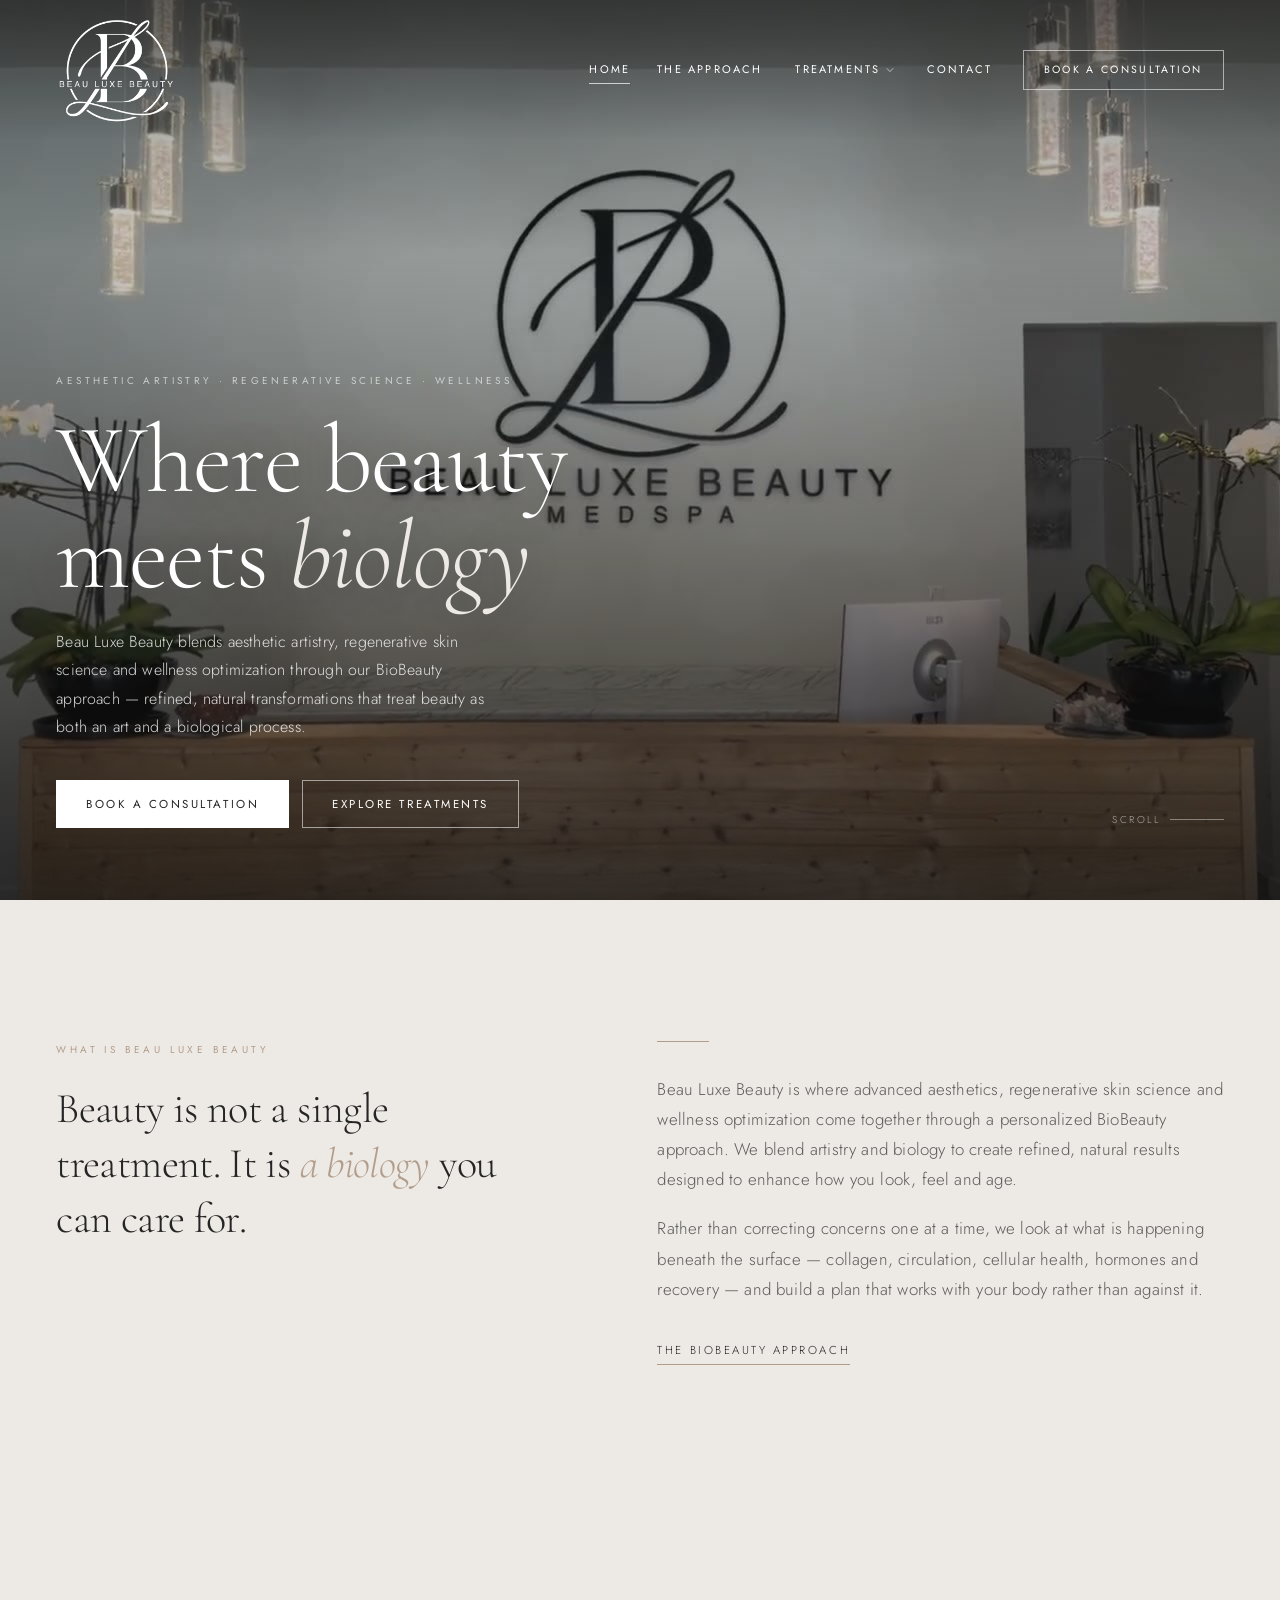
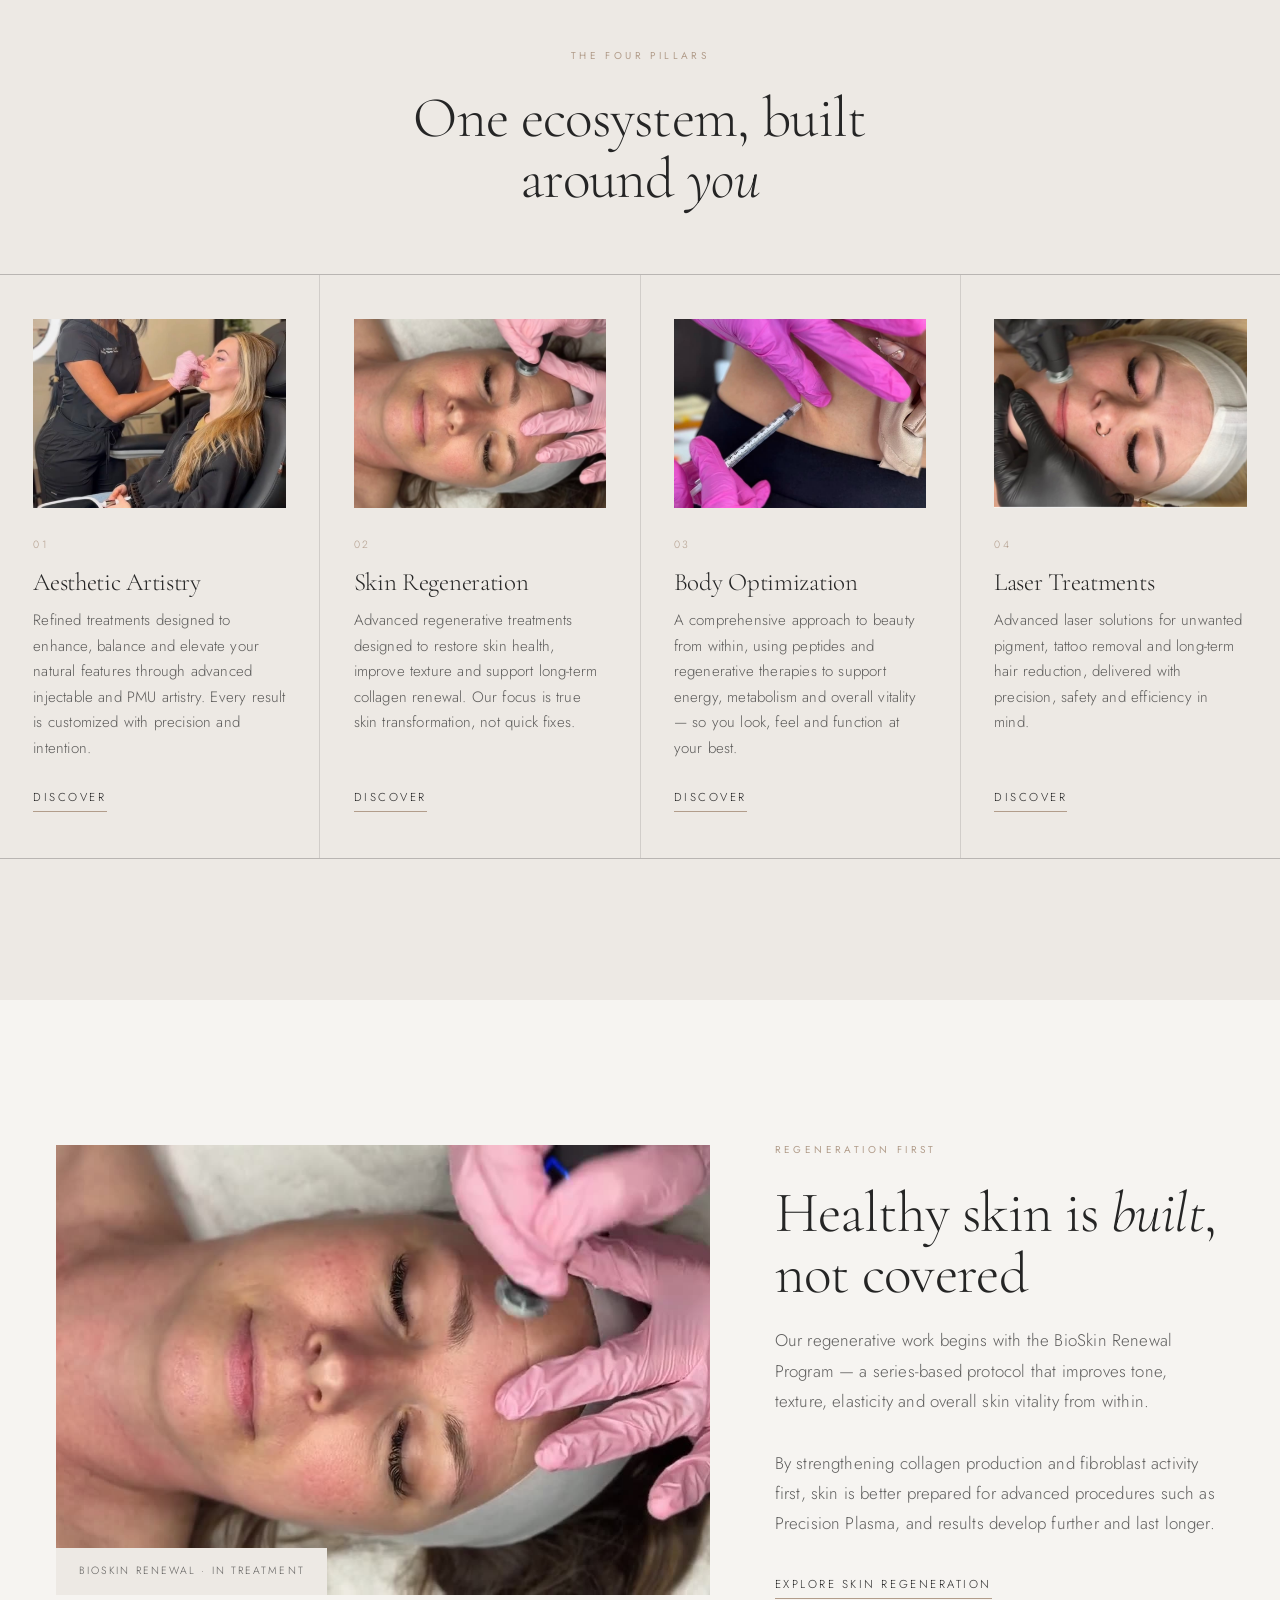
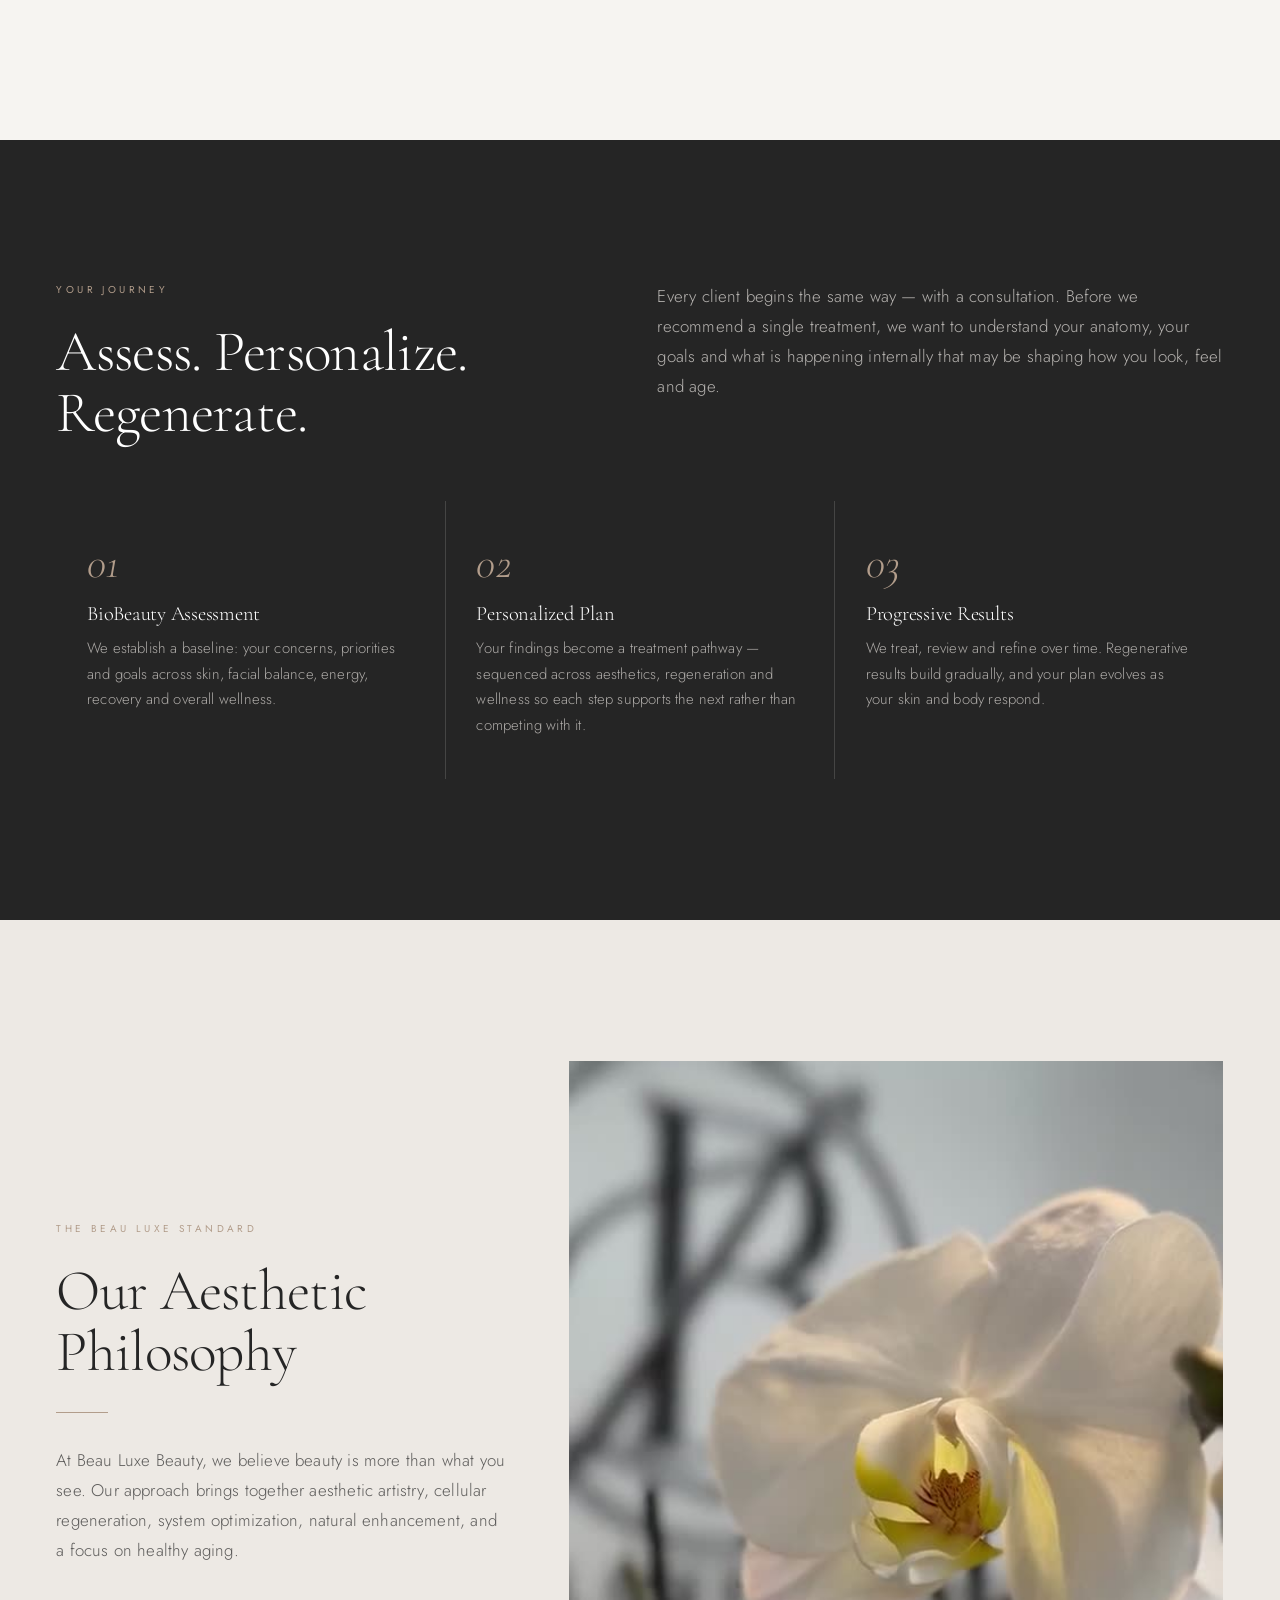
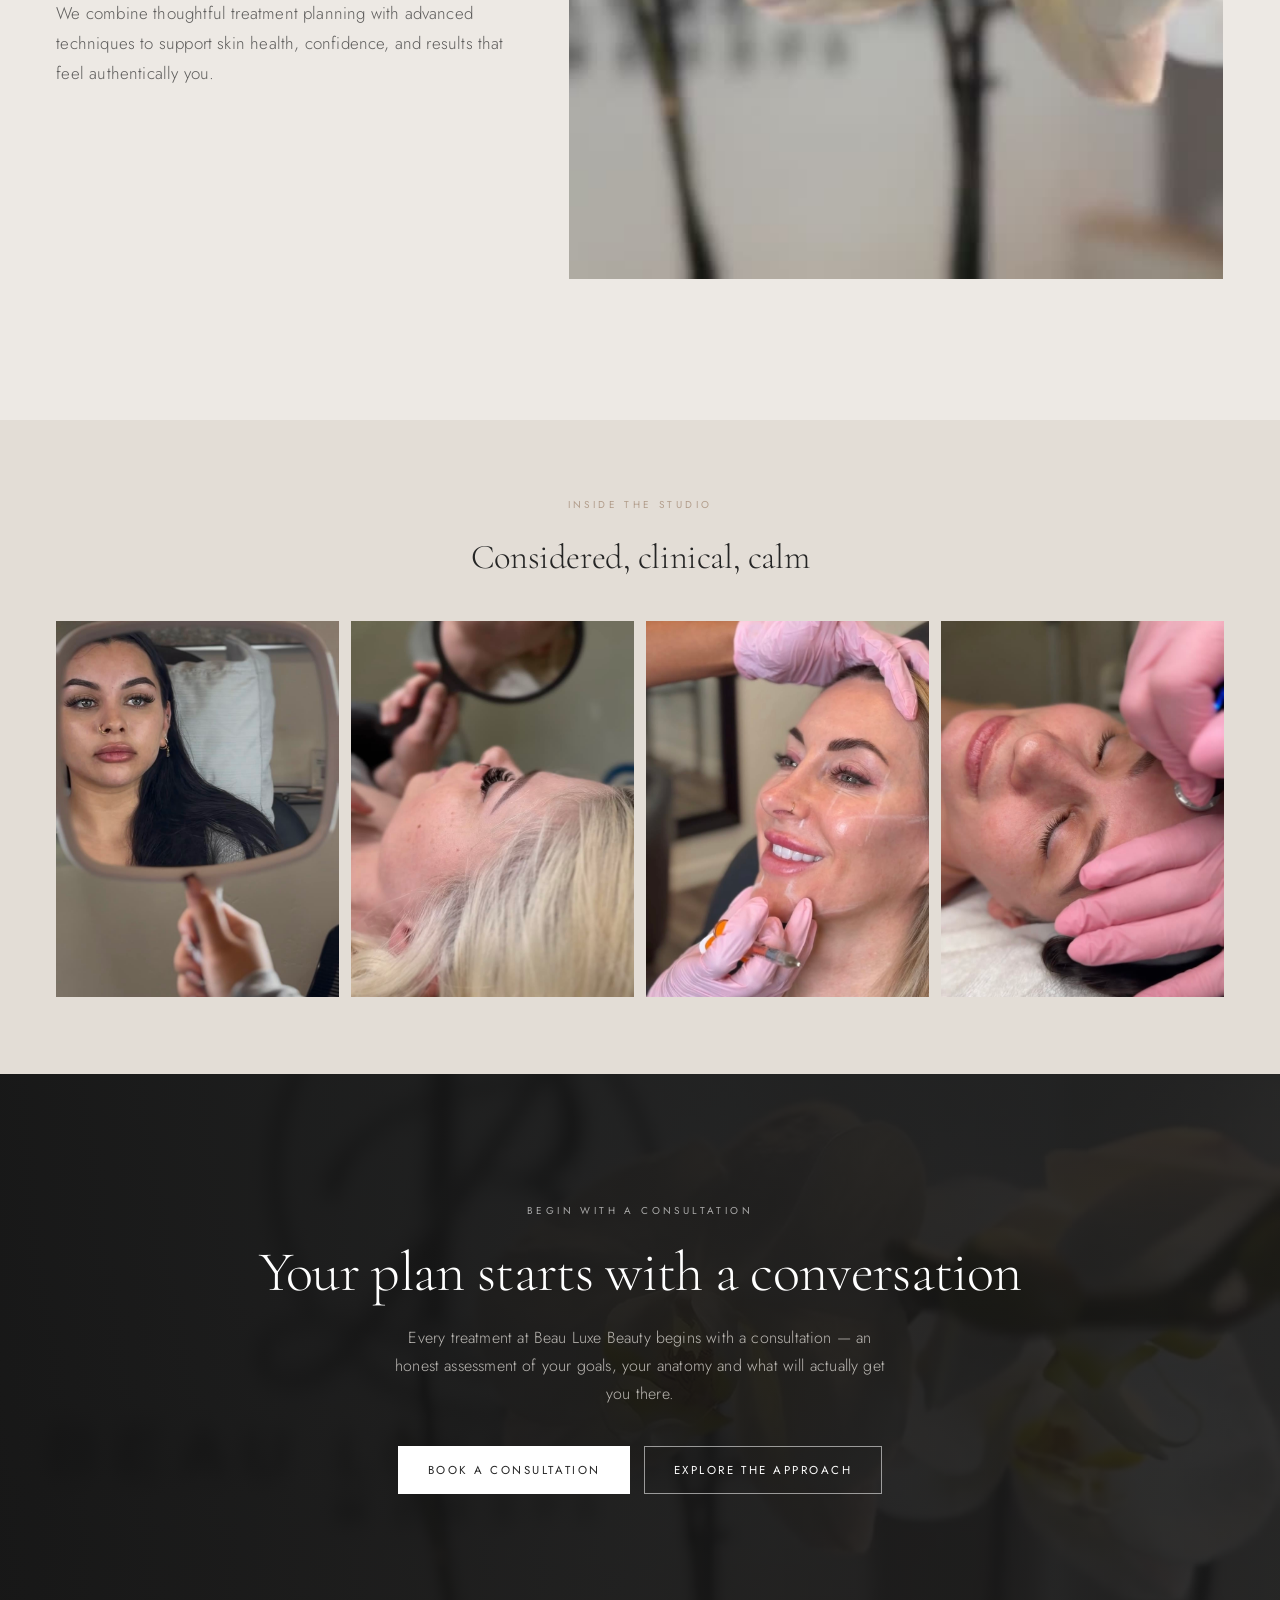
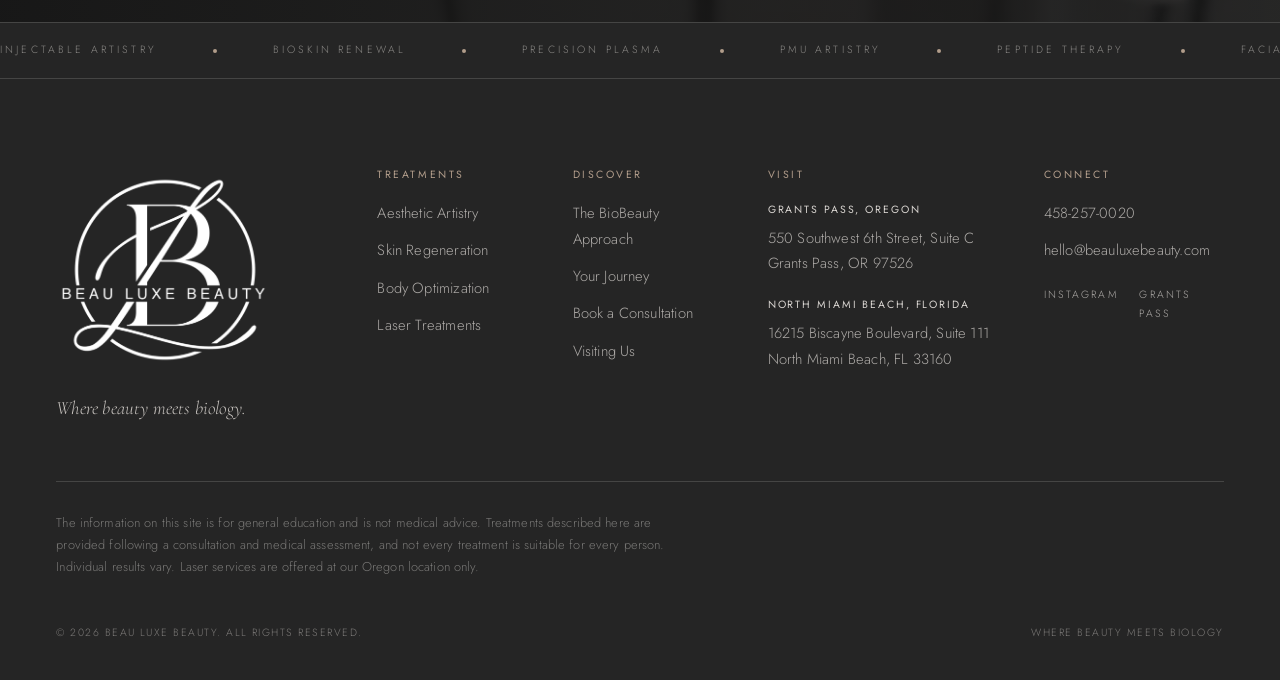
==== commit 80e69c65: "Apply launch-pass edits from Changes List 1. Homepage cover video replaced with the re-edited recept" ====
--- a/index.html
+++ b/index.html
@@ -283,16 +283,16 @@
       </div>
       <div class="feature__body reveal" data-d="1">
         <span class="eyebrow">The Beau Luxe standard</span>
-        <div class="quote">
-          <blockquote>
-            Refined, undetectable results &mdash; designed to enhance, never to alter.
-          </blockquote>
-          <cite>Our aesthetic philosophy</cite>
-        </div>
-        <hr class="rule-short" style="margin-top:2.6rem">
-        <p class="lede">
-          The white orchid is our signature for a reason: quiet, exacting and unmistakably alive.
-          It is the standard we hold every treatment to.
+        <h2 class="d2">Our Aesthetic Philosophy</h2>
+        <hr class="rule-short" style="margin-top:1.8rem">
+        <p class="lede">
+          At Beau Luxe Beauty, we believe beauty is more than what you see. Our approach brings
+          together aesthetic artistry, cellular regeneration, system optimization, natural
+          enhancement, and a focus on healthy aging.
+        </p>
+        <p class="lede">
+          We combine thoughtful treatment planning with advanced techniques to support skin health,
+          confidence, and results that feel authentically you.
         </p>
       </div>
     </div>
@@ -369,15 +369,32 @@
       </div>
 
       <div>
+        <h4>Visit</h4>
+        <ul class="footer__list">
+          <li>
+            <strong class="footer__loc">Grants Pass, Oregon</strong>
+            <a href="https://maps.google.com/?q=550+SW+6th+Street+Suite+C+Grants+Pass+OR+97526" rel="noopener">
+              550 Southwest 6th Street, Suite C<br>Grants Pass, OR 97526
+            </a>
+          </li>
+          <li>
+            <strong class="footer__loc">North Miami Beach, Florida</strong>
+            <a href="https://maps.google.com/?q=16215+Biscayne+Boulevard+Suite+111+North+Miami+Beach+FL+33160" rel="noopener">
+              16215 Biscayne Boulevard, Suite 111<br>North Miami Beach, FL 33160
+            </a>
+          </li>
+        </ul>
+      </div>
+
+      <div>
         <h4>Connect</h4>
         <ul class="footer__list">
-          <li><span class="tbd">Add phone number</span></li>
-          <li><span class="tbd">Add email address</span></li>
-          <li><span class="tbd">Add street address</span></li>
+          <li><a href="tel:+14582570020">458-257-0020</a></li>
+          <li><a href="mailto:hello@beauluxebeauty.com">hello@beauluxebeauty.com</a></li>
         </ul>
         <div class="social" style="margin-top:1.4rem">
-          <a href="https://www.instagram.com/" rel="noopener">Instagram</a>
-          <a href="https://www.tiktok.com/" rel="noopener">TikTok</a>
+          <a href="https://www.instagram.com/beauluxebeautyusa/" rel="noopener">Instagram</a>
+          <a href="https://www.instagram.com/beauluxebeautygrantspass/" rel="noopener">Grants Pass</a>
         </div>
       </div>
     </div>
--- a/assets/css/styles.css
+++ b/assets/css/styles.css
@@ -589,7 +589,8 @@
   display:grid;gap:clamp(32px,4vw,56px);
   padding-bottom:clamp(38px,4.6vw,62px);border-bottom:1px solid rgba(237,233,228,.16);
 }
-@media (min-width:900px){.footer__top{grid-template-columns:1.5fr 1fr 1fr 1.25fr;}}
+@media (min-width:680px){.footer__top{grid-template-columns:repeat(2,1fr);}}
+@media (min-width:1120px){.footer__top{grid-template-columns:1.5fr .8fr .8fr 1.25fr 1fr;}}
 .footer__brand img{width:clamp(180px,17vw,220px);height:auto;margin-bottom:1.6rem;}
 .footer__tag{font-family:var(--serif);font-style:italic;font-size:1.18rem;line-height:1.5;color:rgba(237,233,228,.8);max-width:26ch;}
 .footer h4{
@@ -597,6 +598,11 @@
   color:var(--sand);margin-bottom:1.3rem;font-weight:400;
 }
 .footer__list li{margin-bottom:.72rem;font-size:.92rem;}
+.footer__list li a{display:inline-block;}
+/* Location name above each address in the footer Visit column. */
+.footer__loc{display:block;font-weight:400;font-size:10.5px;letter-spacing:.18em;text-transform:uppercase;
+  color:rgba(237,233,228,.9);margin-bottom:.4rem;}
+.footer__list li + li .footer__loc{margin-top:1.2rem;}
 .footer__bottom{
   display:flex;flex-wrap:wrap;gap:1rem 2rem;justify-content:space-between;align-items:center;
   padding-top:clamp(22px,2.6vw,32px);
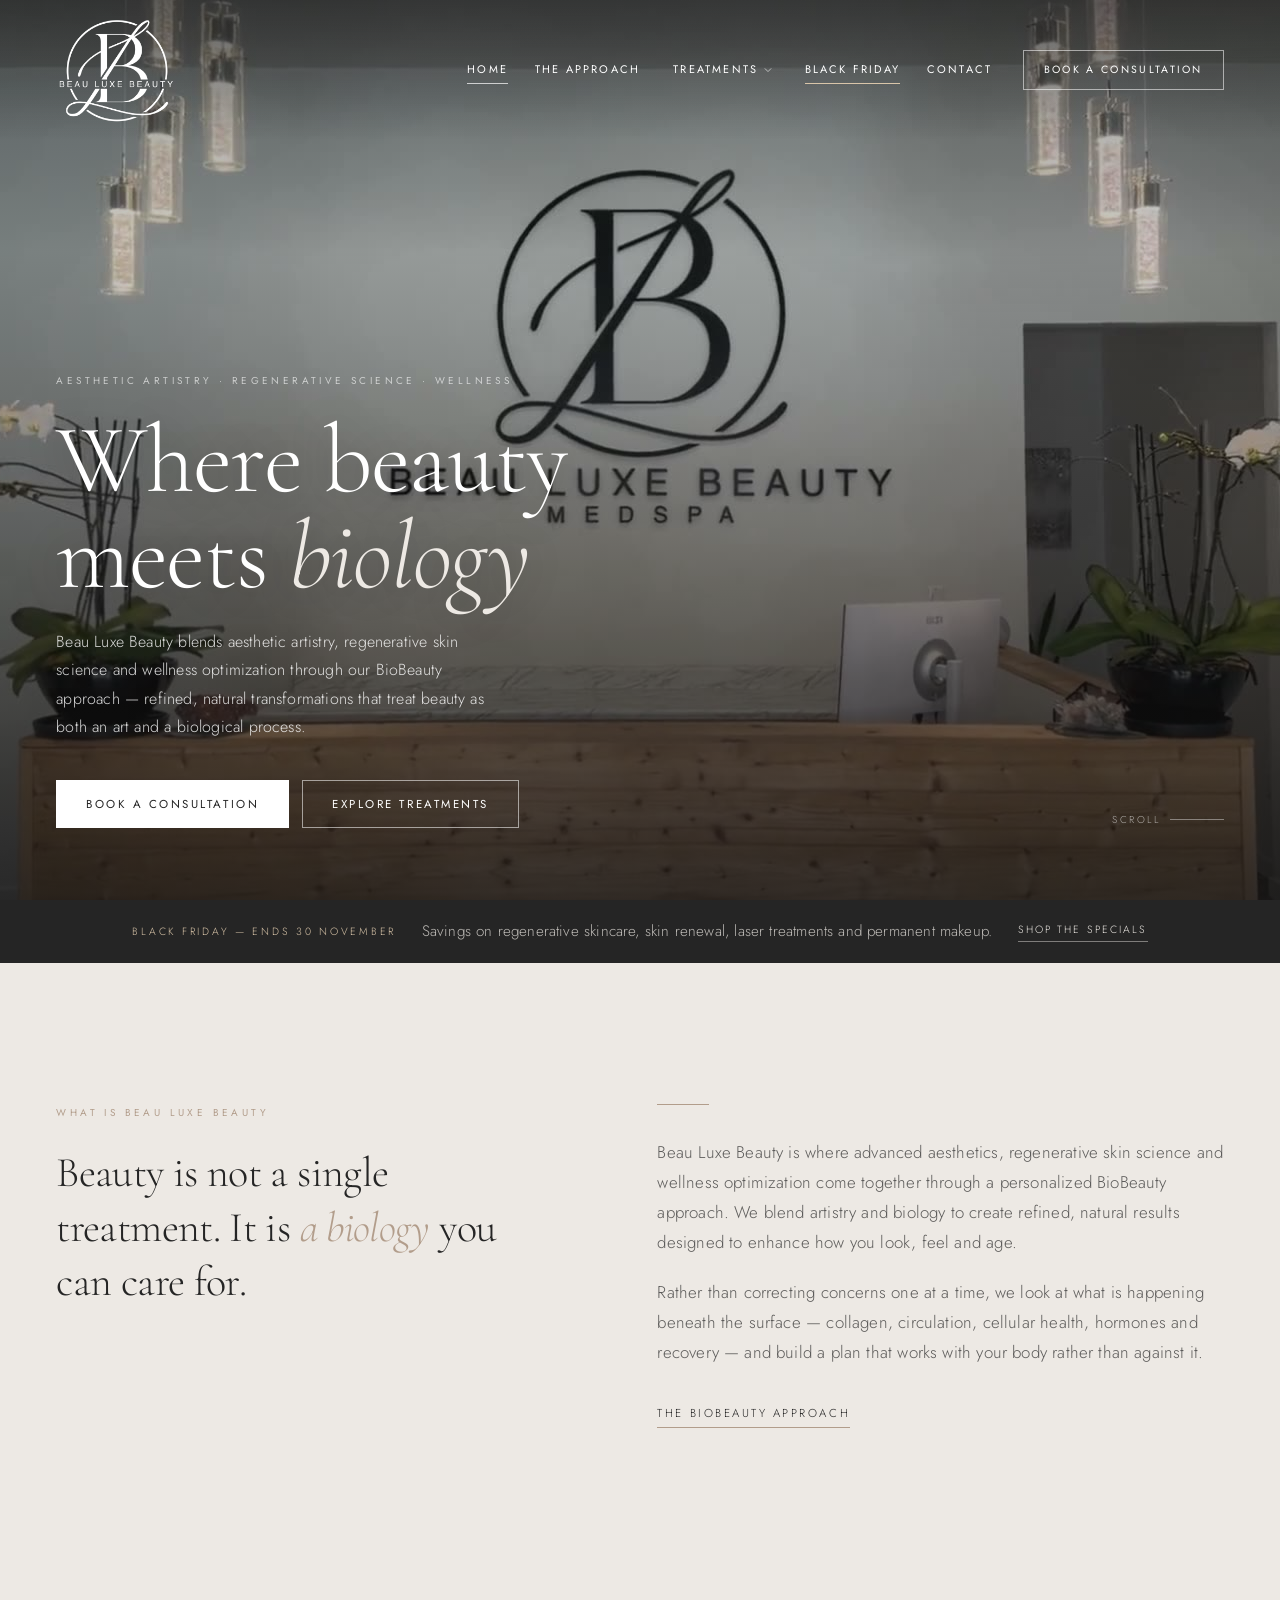
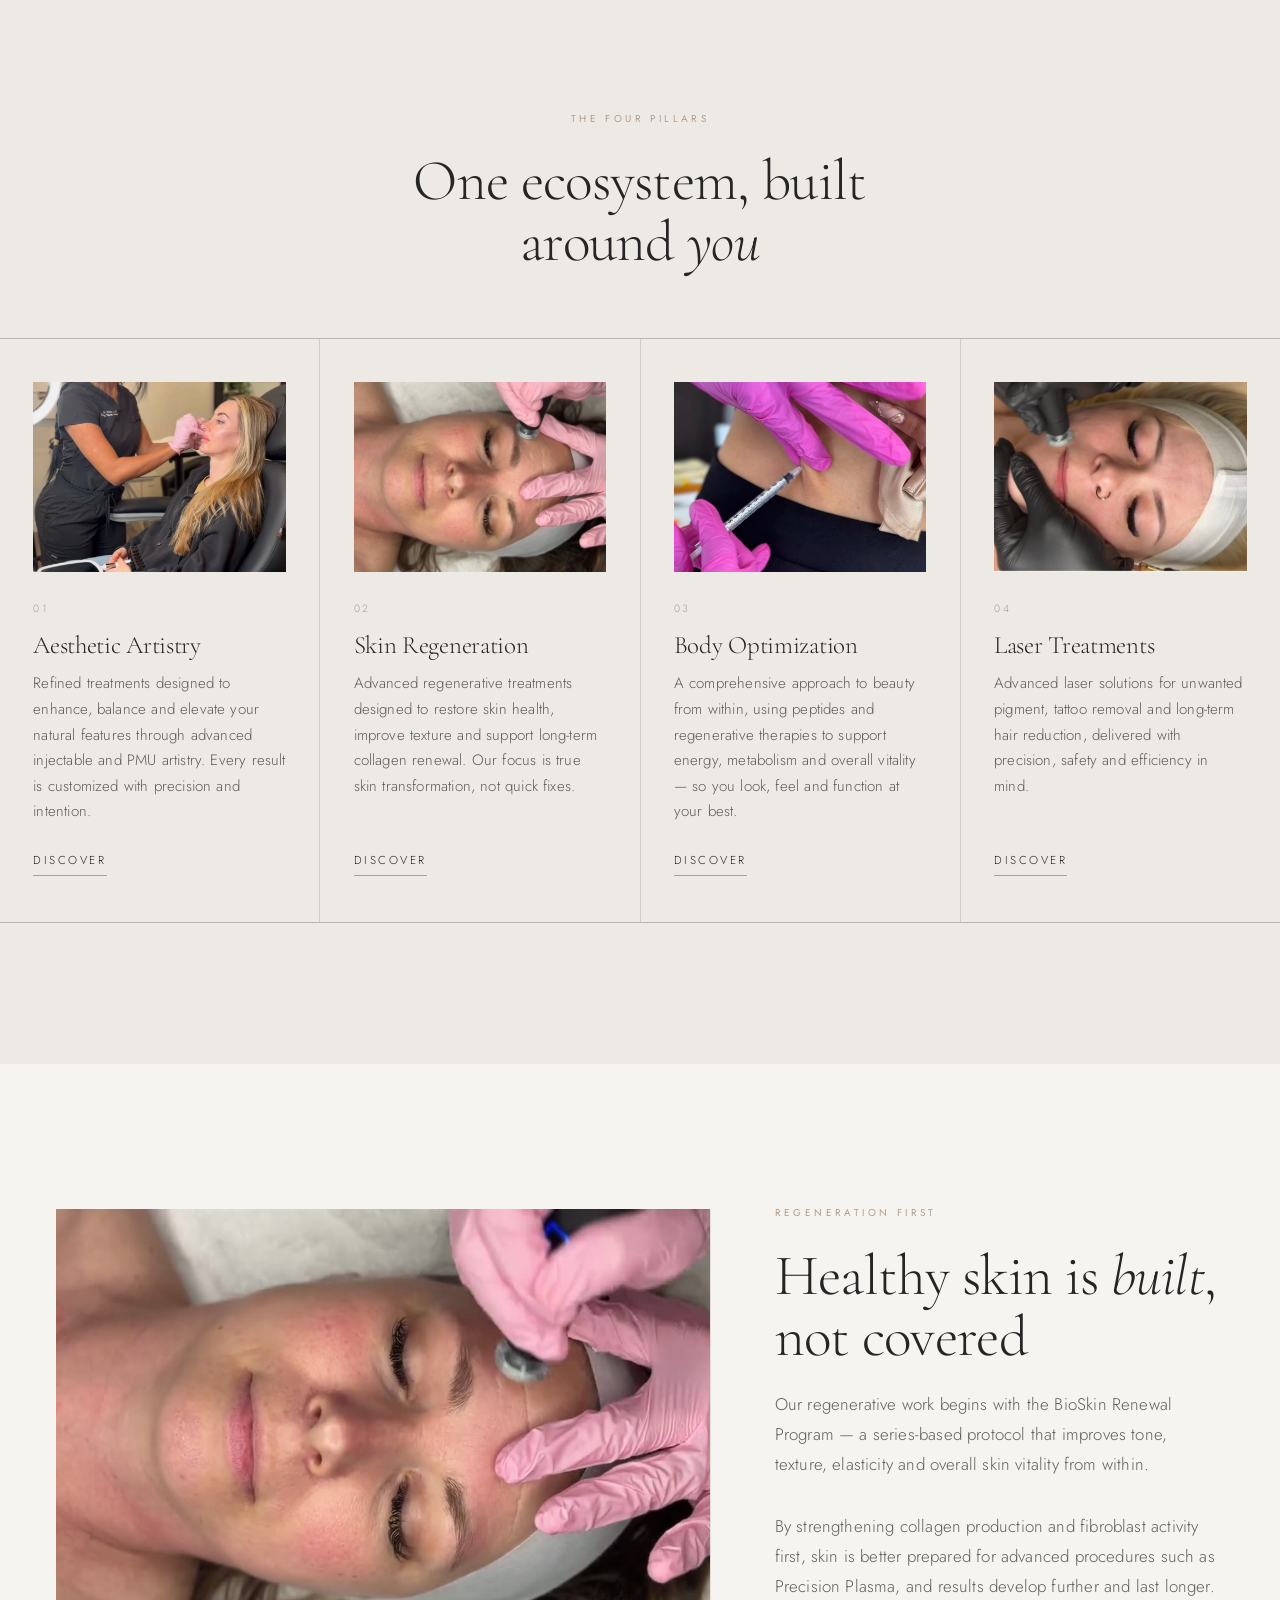
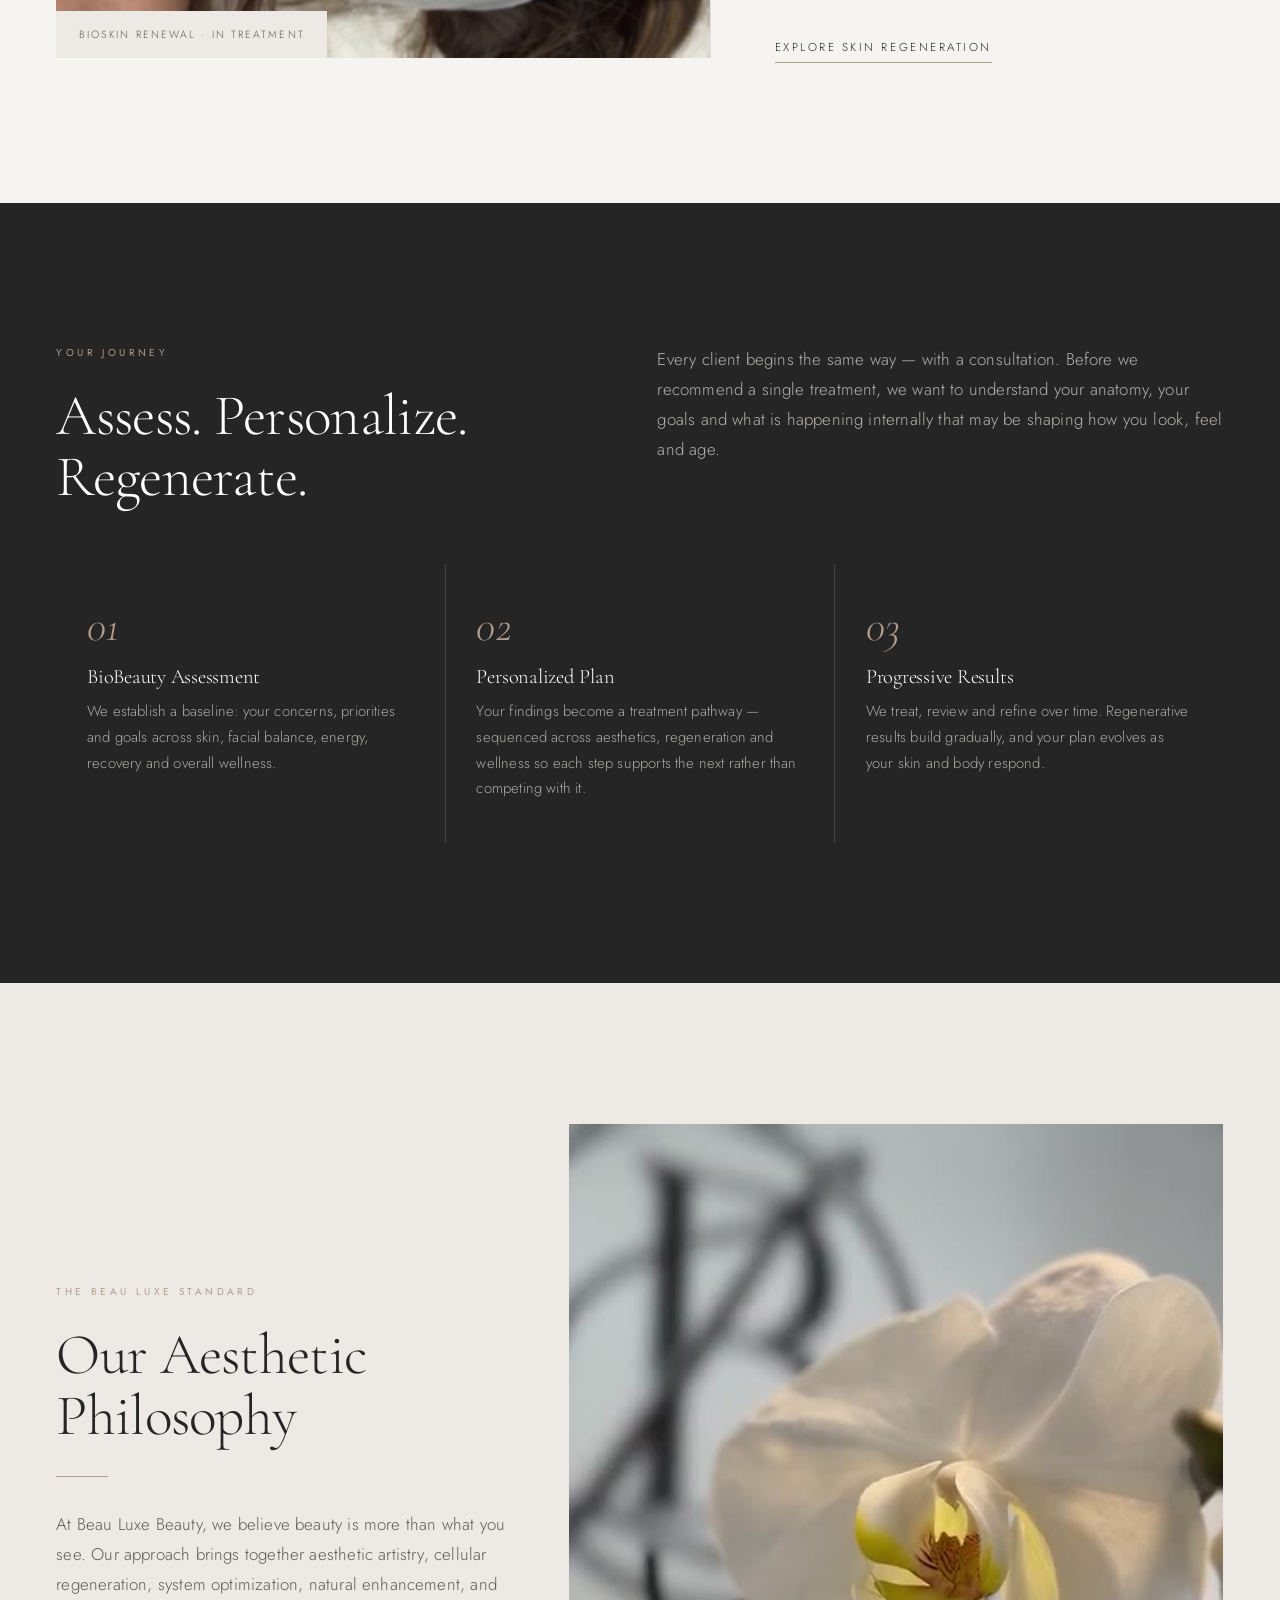
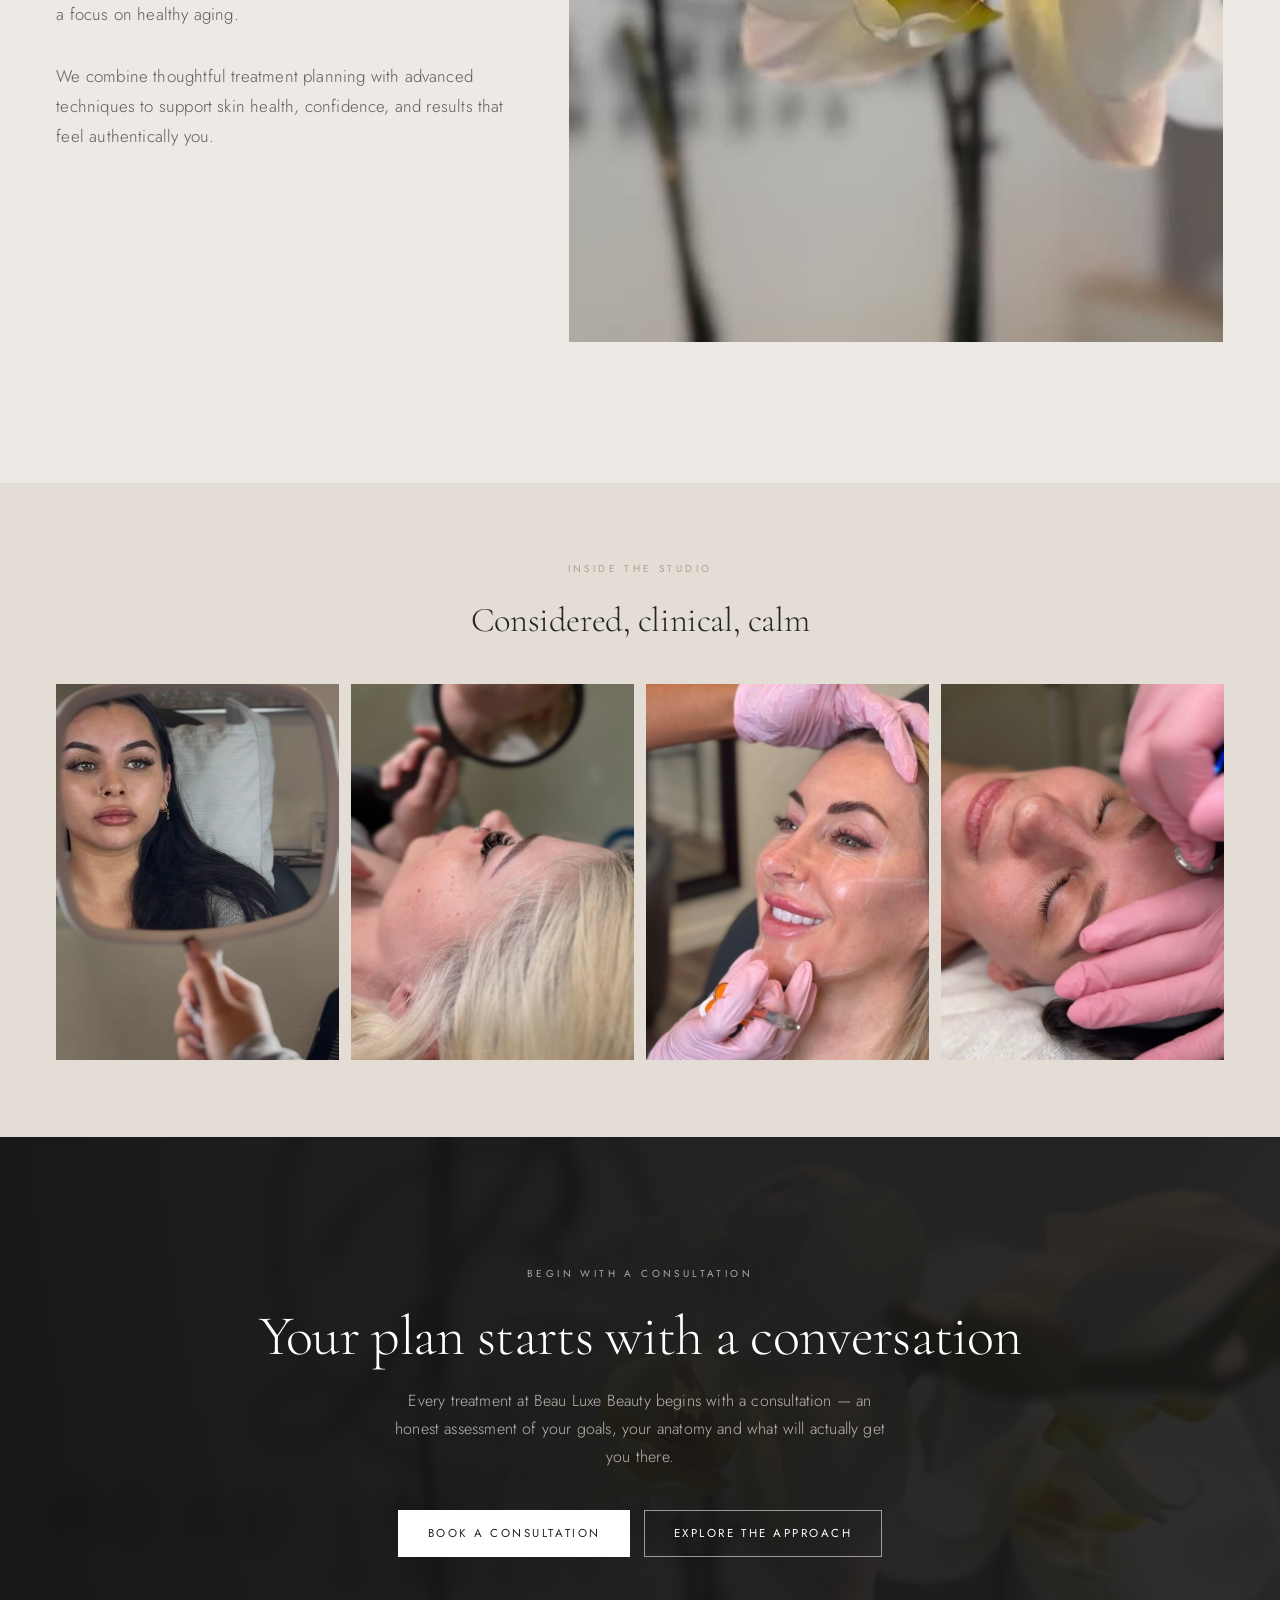
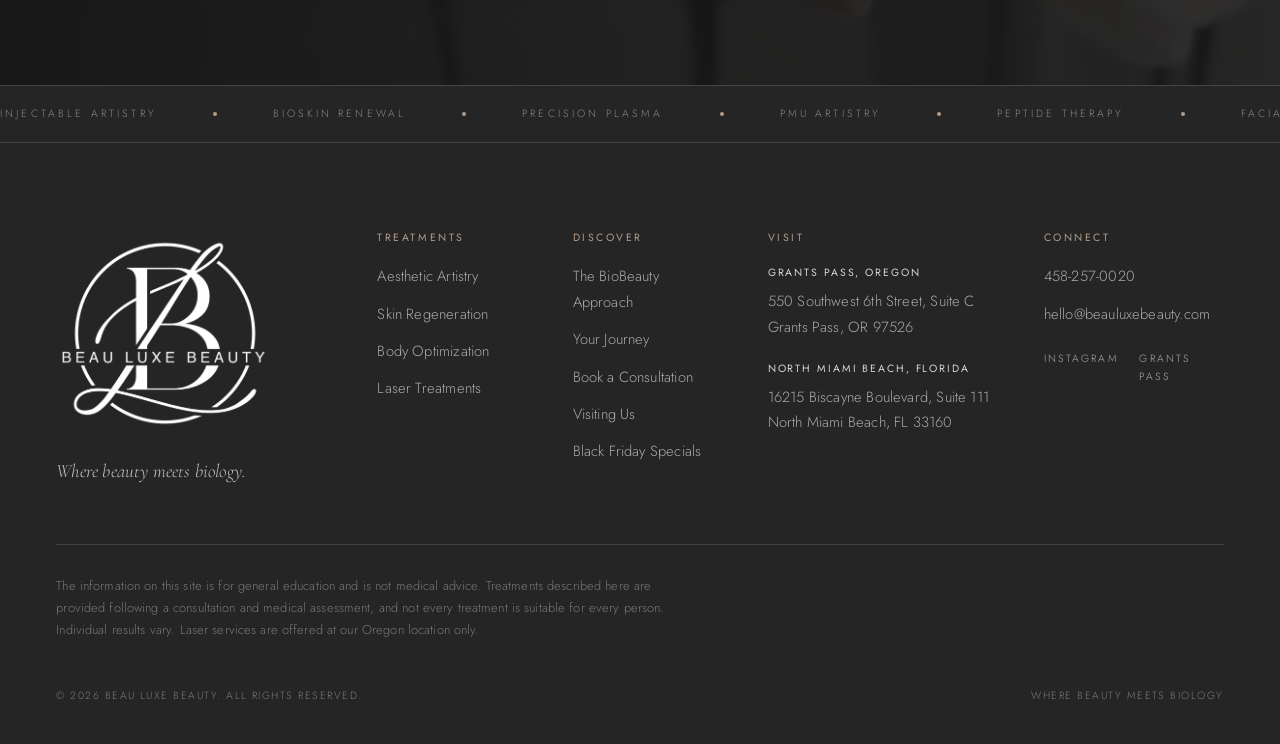
==== commit a225e3bb: "Add Black Friday campaign page, pop-up and entry points New blackfriday.html carrying the six offers" ====
--- a/index.html
+++ b/index.html
@@ -22,7 +22,7 @@
 <link rel="stylesheet" href="assets/css/styles.css">
 <script defer src="assets/js/main.js"></script>
 </head>
-<body>
+<body class="">
 <a class="skip" href="#main">Skip to content</a>
 <header class="header">
   <div class="header__inner">
@@ -47,6 +47,7 @@
             <a href="laser-treatments.html">Laser Treatments<span>Oregon</span></a>
           </div>
         </li>
+        <li><a class="nav__link nav__link--bf" href="blackfriday.html">Black Friday</a></li>
         <li><a class="nav__link" href="contact.html">Contact</a></li>
       </ul>
       <a class="btn" data-book href="contact.html">Book a Consultation</a>
@@ -72,6 +73,7 @@
         <a href="laser-treatments.html">Laser Treatments</a>
       </div>
     </li>
+    <li><a href="blackfriday.html">Black Friday Specials</a></li>
     <li><a href="contact.html">Contact</a></li>
   </ul>
   <div class="drawer__foot">
@@ -108,6 +110,15 @@
     <div class="scroll-cue" aria-hidden="true"><span>Scroll</span><i></i></div>
   </section>
 
+  <!-- ===== Black Friday teaser (campaign only - remove after 30 Nov 2026) ===== -->
+  <div class="bfteaser">
+    <div class="wrap bfteaser__inner">
+      <span class="bfteaser__tag">Black Friday &mdash; ends 30 November</span>
+      <p class="bfteaser__txt">Savings on regenerative skincare, skin renewal, laser treatments and permanent makeup.</p>
+      <a class="bfteaser__link" href="blackfriday.html">Shop the Specials</a>
+    </div>
+  </div>
+
   <!-- ===== Introduction ===== -->
   <section class="section">
     <div class="wrap split">
@@ -340,6 +351,33 @@
     <span>Lymphatic Therapy</span><span>Laser Hair Removal</span><span>Biostimulators</span>
   </div>
 </div>
+<!-- ===== Black Friday pop-up (campaign only - remove after 30 Nov 2026) ===== -->
+<div class="bfpop" id="bfpop" role="dialog" aria-modal="true" aria-label="Black Friday at Beau Luxe Beauty">
+  <div class="bfpop__scrim"></div>
+  <div class="bfpop__box">
+    <button class="bfpop__close" type="button">
+      <svg viewBox="0 0 14 14" aria-hidden="true" fill="none"><path d="M1 1l12 12M13 1L1 13" stroke="currentColor" stroke-width="1.4"/></svg>
+      <span class="sr-only">Close</span>
+    </button>
+
+    <a href="blackfriday.html">
+      <img class="bfpop__art" src="assets/img/bf-popup.jpg"
+           alt="Black Friday at Beau Luxe Beauty. Beauty evolved. Exclusive offers on regenerative skincare, skin renewal, laser treatments, tattoo removal and permanent makeup. November 27 to 30. Shop Black Friday specials.">
+    </a>
+
+    <div class="bfpop__mob">
+      <img class="bfpop__mobimg" src="assets/img/bf-popup-mobile.jpg" alt="" aria-hidden="true">
+      <div class="bfpop__mobbody">
+        <span class="bf-eyebrow">Beau Luxe Beauty</span>
+        <p class="bfpop__mobttl">Black Friday</p>
+        <p class="bfpop__mobsub">Beauty Evolved.</p>
+        <p class="bfpop__mobtxt">Exclusive savings on regenerative skincare, skin renewal, laser treatments and permanent makeup.</p>
+        <a class="btn btn--solid-light" href="blackfriday.html">Shop Our Black Friday Specials</a>
+        <span class="bfpop__mobdate">November 27 &ndash; 30</span>
+      </div>
+    </div>
+  </div>
+</div>
 <footer class="footer">
   <div class="wrap">
     <div class="footer__top">
@@ -365,6 +403,7 @@
           <li><a href="about.html#journey">Your Journey</a></li>
           <li><a href="contact.html">Book a Consultation</a></li>
           <li><a href="contact.html#visit">Visiting Us</a></li>
+          <li><a href="blackfriday.html">Black Friday Specials</a></li>
         </ul>
       </div>
 
--- a/assets/css/styles.css
+++ b/assets/css/styles.css
@@ -669,3 +669,290 @@
   transition:top .3s var(--ease);
 }
 .skip:focus{top:14px;}
+
+/* ======================================================================
+   23. Black Friday — campaign landing page + homepage pop-up
+   Matte black ground, cream/champagne accents (per campaign brief).
+   Scoped to body.bf so the rest of the site is untouched.
+   ====================================================================== */
+:root{
+  --bf-black:#0A0A0A;
+  --bf-panel:#141312;
+  --bf-panel-2:#1C1A18;
+  --bf-line:rgba(237,233,228,.13);
+  --bf-line-str:rgba(237,233,228,.26);
+  --bf-champ:#D9C5A9;
+  --bf-muted:rgba(237,233,228,.60);
+}
+.bf{background:var(--bf-black);color:var(--cream);}
+.bf ::selection{background:var(--bf-champ);color:var(--bf-black);}
+
+/* Header sits on black: keep the light logo and go black-solid on scroll. */
+.bf .header.is-solid{background:rgba(10,10,10,.94);box-shadow:0 1px 0 var(--bf-line);}
+.bf .header.is-solid .brand__light{opacity:1;}
+.bf .header.is-solid .brand__dark{opacity:0;}
+.bf .header.is-solid .nav__link{color:rgba(237,233,228,.86);}
+.bf .header.is-solid .nav__link:hover{color:var(--cream);}
+.bf .header.is-solid .btn{border-color:rgba(237,233,228,.55);background:transparent;color:var(--cream);}
+.bf .header.is-solid .btn:hover,.bf .header.is-solid .btn:focus-visible{background:var(--cream);color:var(--onyx);border-color:var(--cream);}
+.bf .header.is-solid .burger span{background:var(--cream);}
+.bf .nav__panel{background:var(--bf-panel);border-color:var(--bf-line-str);}
+.bf .nav__panel a{color:rgba(237,233,228,.86);}
+.bf .nav__panel a:hover{color:var(--cream);}
+.bf .nav__panel a span{color:var(--bf-muted);}
+.bf :focus-visible{outline-color:var(--bf-champ);}
+
+.bf-eyebrow{
+  display:inline-block;font-family:var(--sans);font-size:10.5px;font-weight:400;
+  letter-spacing:.3em;text-transform:uppercase;color:var(--bf-champ);
+}
+.bf-rule{width:58px;height:1px;background:var(--bf-champ);border:0;margin:1.9rem 0;}
+.bf-rule.is-center{margin-inline:auto;}
+.bf-section{padding-block:var(--section);}
+
+/* ---------- Hero ---------- */
+.bfhero{
+  position:relative;padding-top:clamp(150px,19vh,230px);padding-bottom:clamp(56px,8vw,96px);
+  overflow:hidden;text-align:center;
+}
+.bfhero::before{
+  content:"";position:absolute;left:50%;top:-14%;transform:translateX(-50%);
+  width:min(1200px,135vw);aspect-ratio:1;border-radius:50%;
+  background:radial-gradient(circle,rgba(217,197,169,.17) 0%,rgba(217,197,169,.05) 42%,transparent 68%);
+  pointer-events:none;
+}
+.bfhero__inner{position:relative;}
+.bfhero__title{
+  font-family:var(--sans);font-weight:500;
+  font-size:clamp(2.9rem,12.2vw,9.4rem);line-height:.9;letter-spacing:-.005em;
+  text-transform:uppercase;margin-top:1.3rem;
+}
+.bfhero__sub{
+  font-family:var(--serif);font-style:italic;font-weight:300;
+  font-size:clamp(1.5rem,4.4vw,3.1rem);line-height:1.1;color:var(--bf-champ);margin-top:.7rem;
+}
+.bfhero__lede{
+  max-width:60ch;margin:0 auto;color:var(--bf-muted);
+  font-size:clamp(1rem,1.25vw,1.12rem);line-height:1.8;
+}
+.bfhero__actions{display:flex;flex-wrap:wrap;gap:1rem;justify-content:center;margin-top:2.6rem;}
+.bfhero__dates{
+  display:inline-flex;align-items:center;gap:.7rem;margin-top:2.4rem;
+  border:1px solid var(--bf-line-str);padding:.75em 1.5em;
+  font-family:var(--sans);font-size:10.5px;letter-spacing:.24em;text-transform:uppercase;color:var(--cream);
+}
+.bfhero__dates b{color:var(--bf-champ);font-weight:400;}
+
+/* ---------- How to purchase bar ---------- */
+.bfbar{border-block:1px solid var(--bf-line);background:var(--bf-panel);}
+.bfbar__inner{
+  display:flex;flex-wrap:wrap;align-items:center;justify-content:center;gap:.6rem 1.5rem;
+  padding-block:1.25rem;text-align:center;
+}
+.bfbar p{font-size:.95rem;color:var(--bf-muted);margin:0;}
+.bfbar a{color:var(--bf-champ);border-bottom:1px solid rgba(217,197,169,.4);padding-bottom:1px;}
+.bfbar a:hover{color:var(--cream);border-color:var(--cream);}
+
+/* ---------- Offer grid ---------- */
+.bfgrid{display:grid;gap:clamp(26px,2.6vw,40px);margin-top:clamp(40px,5vw,66px);}
+@media (min-width:760px){.bfgrid{grid-template-columns:repeat(2,1fr);}}
+@media (min-width:1280px){.bfgrid{grid-template-columns:repeat(3,1fr);}}
+
+.bfcard{
+  display:flex;flex-direction:column;
+  background:var(--bf-panel);border:1px solid var(--bf-line);
+  transition:border-color .5s var(--ease),transform .5s var(--ease);
+}
+.bfcard:hover{border-color:var(--bf-line-str);transform:translateY(-3px);}
+.bfcard__media{position:relative;aspect-ratio:4/5;overflow:hidden;background:var(--bf-panel-2);}
+.bfcard__media video,.bfcard__media img{
+  width:100%;height:100%;object-fit:cover;display:block;
+}
+.bfcard__num{
+  position:absolute;left:0;top:0;z-index:2;
+  background:var(--bf-black);color:var(--bf-champ);
+  font-family:var(--sans);font-size:10.5px;letter-spacing:.24em;
+  padding:.7em 1.15em;
+}
+.bfcard__body{display:flex;flex-direction:column;flex:1;padding:clamp(22px,2.1vw,30px);}
+.bfcard__name{
+  font-family:var(--serif);font-weight:400;
+  font-size:clamp(1.35rem,2vw,1.7rem);line-height:1.18;
+}
+.bfcard__kicker{
+  font-family:var(--sans);font-size:10.5px;letter-spacing:.22em;text-transform:uppercase;
+  color:var(--bf-champ);margin-top:.6rem;
+}
+.bfcard__desc{color:var(--bf-muted);font-size:.95rem;line-height:1.78;margin-top:1rem;}
+.bfcard__fine{
+  color:rgba(237,233,228,.40);font-size:.8rem;line-height:1.66;margin-top:1rem;
+  padding-top:1rem;border-top:1px solid var(--bf-line);
+}
+.bfcard__cta{margin-top:1.9rem;width:100%;justify-content:center;}
+.bfcard .btn{margin-top:auto;}
+
+/* ---------- Price blocks ---------- */
+.bfprice{display:flex;align-items:baseline;flex-wrap:wrap;gap:.55rem .95rem;margin-top:1.3rem;}
+.bfprice__was{
+  font-family:var(--sans);font-size:.92rem;color:rgba(237,233,228,.42);
+  text-decoration:line-through;text-decoration-thickness:1px;
+}
+.bfprice__now{
+  font-family:var(--serif);font-weight:400;line-height:1;color:var(--bf-champ);
+  font-size:clamp(1.95rem,3.1vw,2.45rem);
+}
+.bfprice__save{
+  font-family:var(--sans);font-size:10px;letter-spacing:.2em;text-transform:uppercase;
+  color:var(--bf-champ);border:1px solid rgba(217,197,169,.42);border-radius:99px;padding:.42em .85em;
+}
+.bftiers{display:grid;gap:.75rem;margin-top:1.3rem;}
+.bftier{border:1px solid var(--bf-line);padding:1rem 1.1rem;}
+.bftier__name{
+  display:block;font-family:var(--sans);font-size:10.5px;letter-spacing:.2em;
+  text-transform:uppercase;color:rgba(237,233,228,.72);margin-bottom:.5rem;
+}
+.bftier .bfprice{margin-top:0;}
+.bftier .bfprice__now{font-size:clamp(1.6rem,2.5vw,1.95rem);}
+.bflist{margin-top:1.2rem;display:flex;flex-wrap:wrap;gap:.5rem;}
+.bflist li{
+  list-style:none;font-family:var(--sans);font-size:10.5px;letter-spacing:.14em;
+  text-transform:uppercase;color:rgba(237,233,228,.74);
+  border:1px solid var(--bf-line);padding:.5em .85em;
+}
+.bfbonus{
+  margin-top:1.2rem;border:1px solid rgba(217,197,169,.4);
+  background:rgba(217,197,169,.07);padding:1rem 1.1rem;
+}
+.bfbonus strong{
+  display:block;font-family:var(--sans);font-weight:400;font-size:10.5px;
+  letter-spacing:.22em;text-transform:uppercase;color:var(--bf-champ);margin-bottom:.45rem;
+}
+.bfbonus p{font-size:.88rem;line-height:1.7;color:var(--bf-muted);margin:0;}
+
+/* ---------- FACTORFIVE product shelf ---------- */
+.bfshelf{background:var(--bf-panel);border-block:1px solid var(--bf-line);}
+.bfprods{display:grid;gap:clamp(20px,2vw,30px);margin-top:clamp(36px,4vw,54px);}
+@media (min-width:560px){.bfprods{grid-template-columns:repeat(2,1fr);}}
+@media (min-width:980px){.bfprods{grid-template-columns:repeat(3,1fr);}}
+@media (min-width:1360px){.bfprods{grid-template-columns:repeat(5,1fr);}}
+.bfprod{display:flex;flex-direction:column;background:var(--bf-black);border:1px solid var(--bf-line);}
+.bfprod__img{background:var(--white);aspect-ratio:1;overflow:hidden;}
+.bfprod__img img{width:100%;height:100%;object-fit:contain;display:block;}
+.bfprod__body{display:flex;flex-direction:column;flex:1;padding:1.3rem 1.3rem 1.5rem;}
+.bfprod__name{font-family:var(--serif);font-weight:400;font-size:1.2rem;line-height:1.2;}
+.bfprod__kicker{
+  font-family:var(--sans);font-size:9.5px;letter-spacing:.2em;text-transform:uppercase;
+  color:var(--bf-champ);margin-top:.5rem;
+}
+.bfprod__desc{color:var(--bf-muted);font-size:.86rem;line-height:1.7;margin-top:.85rem;}
+.bfprod__price{
+  font-family:var(--serif);font-size:1.4rem;color:var(--cream);
+  margin-top:auto;padding-top:1.1rem;
+}
+.bfprod .btn{margin-top:1.2rem;width:100%;justify-content:center;}
+.bfregimen{
+  display:grid;gap:clamp(24px,3vw,46px);align-items:center;
+  border:1px solid rgba(217,197,169,.34);background:rgba(217,197,169,.055);
+  padding:clamp(24px,3vw,44px);margin-top:clamp(36px,4vw,54px);
+}
+@media (min-width:860px){.bfregimen{grid-template-columns:minmax(0,.9fr) minmax(0,1.25fr);}}
+.bfregimen__img{background:var(--white);aspect-ratio:4/3;overflow:hidden;}
+.bfregimen__img img{width:100%;height:100%;object-fit:cover;display:block;}
+
+/* ---------- Consultation ---------- */
+.bfconsult{text-align:center;}
+.bfconsult__box{
+  max-width:780px;margin-inline:auto;border:1px solid var(--bf-line-str);
+  padding:clamp(34px,4.6vw,66px);background:var(--bf-panel);
+}
+.bfconsult__value{
+  font-family:var(--serif);font-size:clamp(1.9rem,3.4vw,2.7rem);color:var(--bf-champ);margin-top:1.2rem;
+}
+.bfconsult__value s{color:rgba(237,233,228,.36);font-size:.6em;margin-right:.5rem;}
+
+/* ---------- Terms ---------- */
+.bfterms{border-top:1px solid var(--bf-line);}
+.bfterms__grid{display:grid;gap:clamp(24px,3vw,46px);margin-top:clamp(30px,3.4vw,48px);}
+@media (min-width:820px){.bfterms__grid{grid-template-columns:repeat(2,1fr);}}
+.bfterms h3{
+  font-family:var(--sans);font-weight:400;font-size:10.5px;letter-spacing:.24em;
+  text-transform:uppercase;color:var(--bf-champ);margin-bottom:.9rem;
+}
+.bfterms li{
+  list-style:none;color:var(--bf-muted);font-size:.9rem;line-height:1.8;
+  padding-left:1.1rem;position:relative;
+}
+.bfterms li::before{content:"";position:absolute;left:0;top:.75em;width:4px;height:1px;background:var(--bf-champ);}
+
+/* ---------- Nav highlight ----------
+   Marked with a permanent champagne underline rather than a colour change:
+   a tinted link washes out against the light hero photography that sits
+   behind the transparent header. */
+.nav__link--bf::after{
+  background:var(--bf-champ);transform:scaleX(1);transform-origin:left;opacity:1;
+}
+.header.is-solid .nav__link--bf{color:var(--forrest);}
+.header.is-solid .nav__link--bf::after{background:var(--forrest);}
+.bf .header.is-solid .nav__link--bf{color:var(--bf-champ);}
+.bf .header.is-solid .nav__link--bf::after{background:var(--bf-champ);}
+
+/* ---------- Homepage pop-up ---------- */
+.bfpop{
+  position:fixed;inset:0;z-index:220;display:none;
+  align-items:center;justify-content:center;padding:clamp(14px,3vw,34px);
+}
+.bfpop.is-open{display:flex;}
+.bfpop__scrim{position:absolute;inset:0;background:rgba(8,8,8,.84);}
+.bfpop__box{
+  position:relative;width:min(900px,100%);max-height:calc(100dvh - 28px);overflow:auto;
+  background:#0A0A0A;border:1px solid rgba(237,233,228,.2);
+  opacity:0;transform:translateY(14px) scale(.985);
+  transition:opacity .5s var(--ease),transform .5s var(--ease);
+}
+.bfpop.is-in .bfpop__box{opacity:1;transform:none;}
+.bfpop__close{
+  position:absolute;top:8px;right:8px;z-index:4;
+  width:46px;height:46px;display:grid;place-items:center;
+  background:rgba(10,10,10,.5);border:0;cursor:pointer;color:#EDE9E4;
+  transition:background .3s var(--ease);
+}
+.bfpop__close:hover{background:rgba(10,10,10,.9);}
+.bfpop__close svg{width:15px;height:15px;}
+.bfpop__art{display:block;width:100%;height:auto;}
+.bfpop__mob{display:none;}
+.bfpop__mobimg{display:block;width:100%;height:150px;object-fit:cover;object-position:center 38%;}
+.bfpop__mobbody{padding:26px 22px 28px;text-align:center;}
+.bfpop__mobttl{
+  font-family:var(--sans);font-weight:500;font-size:clamp(2rem,10vw,2.9rem);
+  line-height:.92;letter-spacing:-.005em;text-transform:uppercase;color:#EDE9E4;margin-top:.9rem;
+}
+.bfpop__mobsub{
+  font-family:var(--serif);font-style:italic;font-weight:300;
+  font-size:clamp(1.15rem,5.4vw,1.5rem);color:#D9C5A9;margin-top:.45rem;
+}
+.bfpop__mobtxt{font-size:.9rem;line-height:1.72;color:rgba(237,233,228,.6);margin-top:1rem;}
+.bfpop__mobdate{
+  display:block;font-family:var(--sans);font-size:10px;letter-spacing:.24em;
+  text-transform:uppercase;color:rgba(237,233,228,.5);margin-top:1.3rem;
+}
+.bfpop__mob .btn{margin-top:1.5rem;width:100%;justify-content:center;}
+@media (max-width:719px){
+  .bfpop__art{display:none;}
+  .bfpop__mob{display:block;}
+}
+
+/* ---------- Homepage teaser strip ---------- */
+.bfteaser{background:var(--onyx);color:var(--cream);}
+.bfteaser__inner{
+  display:flex;flex-wrap:wrap;align-items:center;justify-content:center;
+  gap:.7rem 1.6rem;padding-block:1.15rem;text-align:center;
+}
+.bfteaser__tag{
+  font-family:var(--sans);font-size:10.5px;letter-spacing:.26em;text-transform:uppercase;color:#D9C5A9;
+}
+.bfteaser__txt{font-size:.95rem;color:rgba(237,233,228,.76);margin:0;}
+.bfteaser__link{
+  font-family:var(--sans);font-size:10.5px;letter-spacing:.2em;text-transform:uppercase;
+  color:var(--cream);border-bottom:1px solid rgba(237,233,228,.45);padding-bottom:2px;
+}
+.bfteaser__link:hover{color:#D9C5A9;border-color:#D9C5A9;}
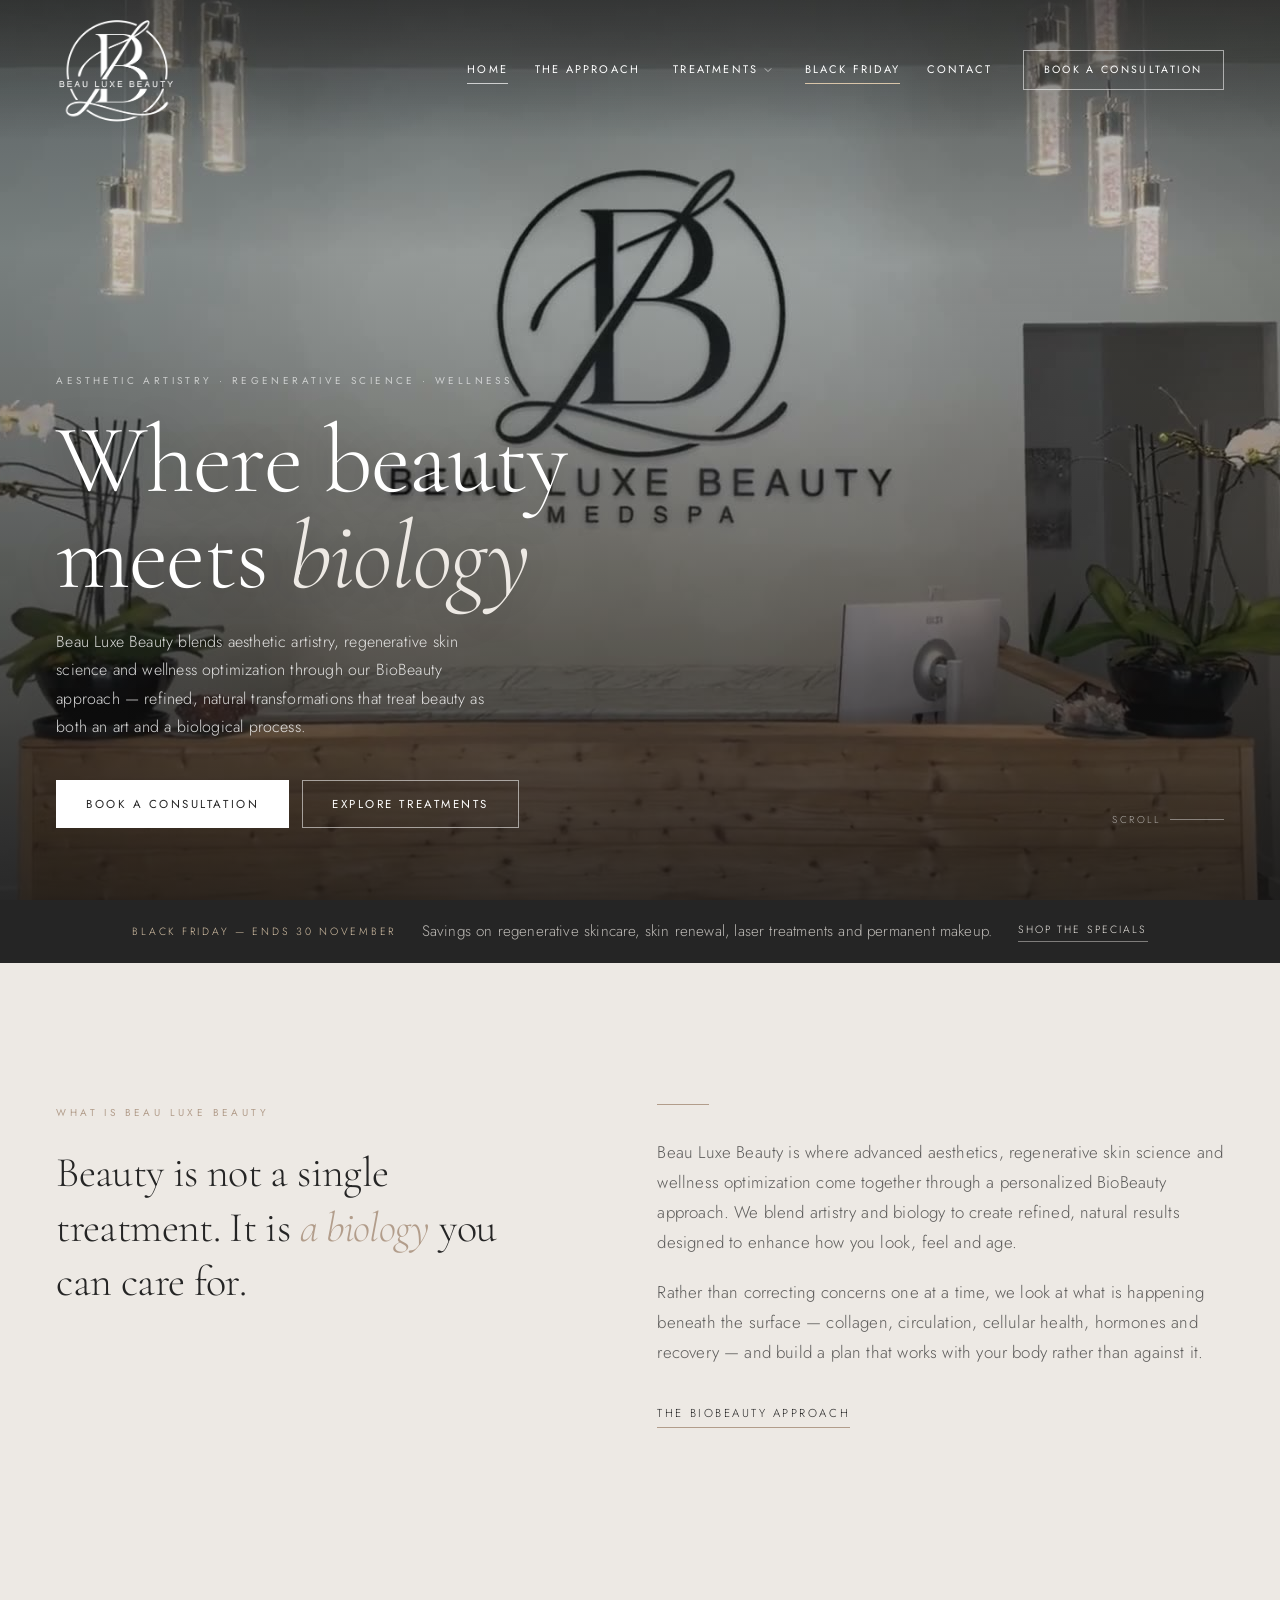
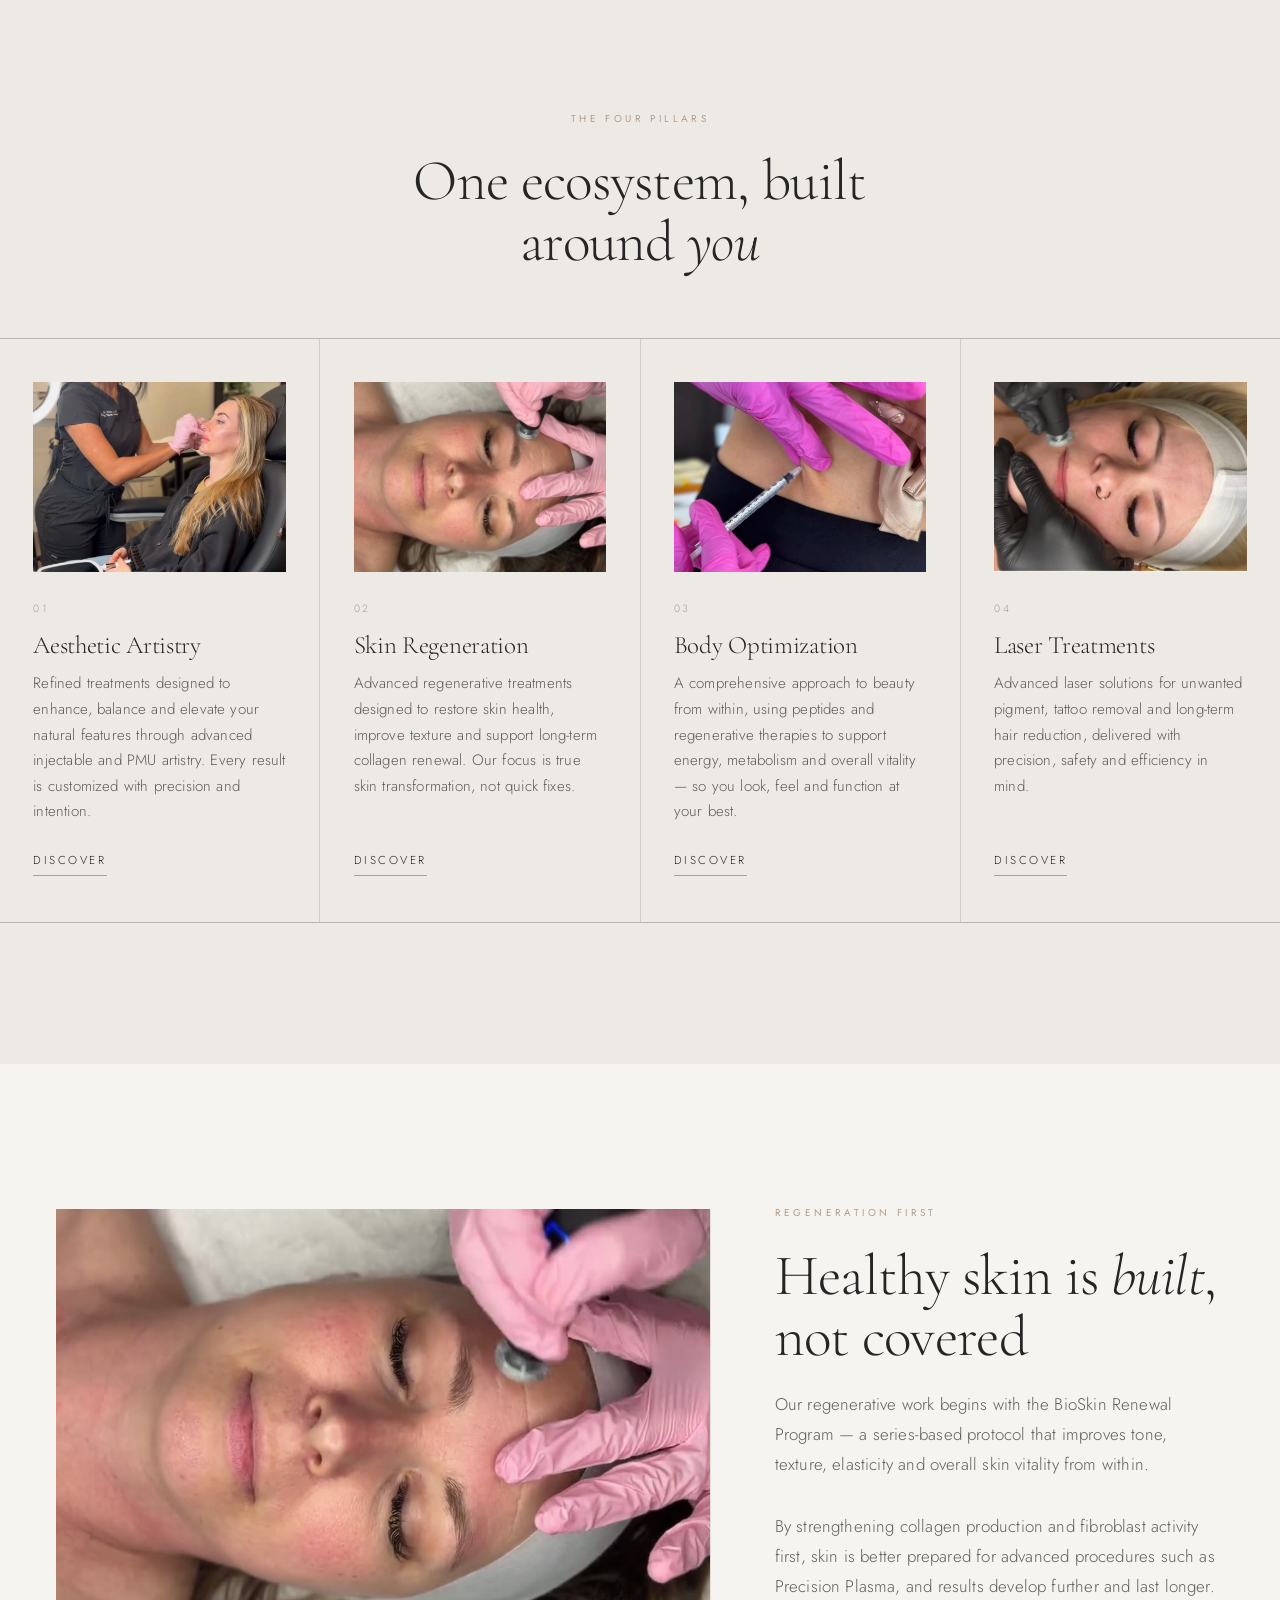
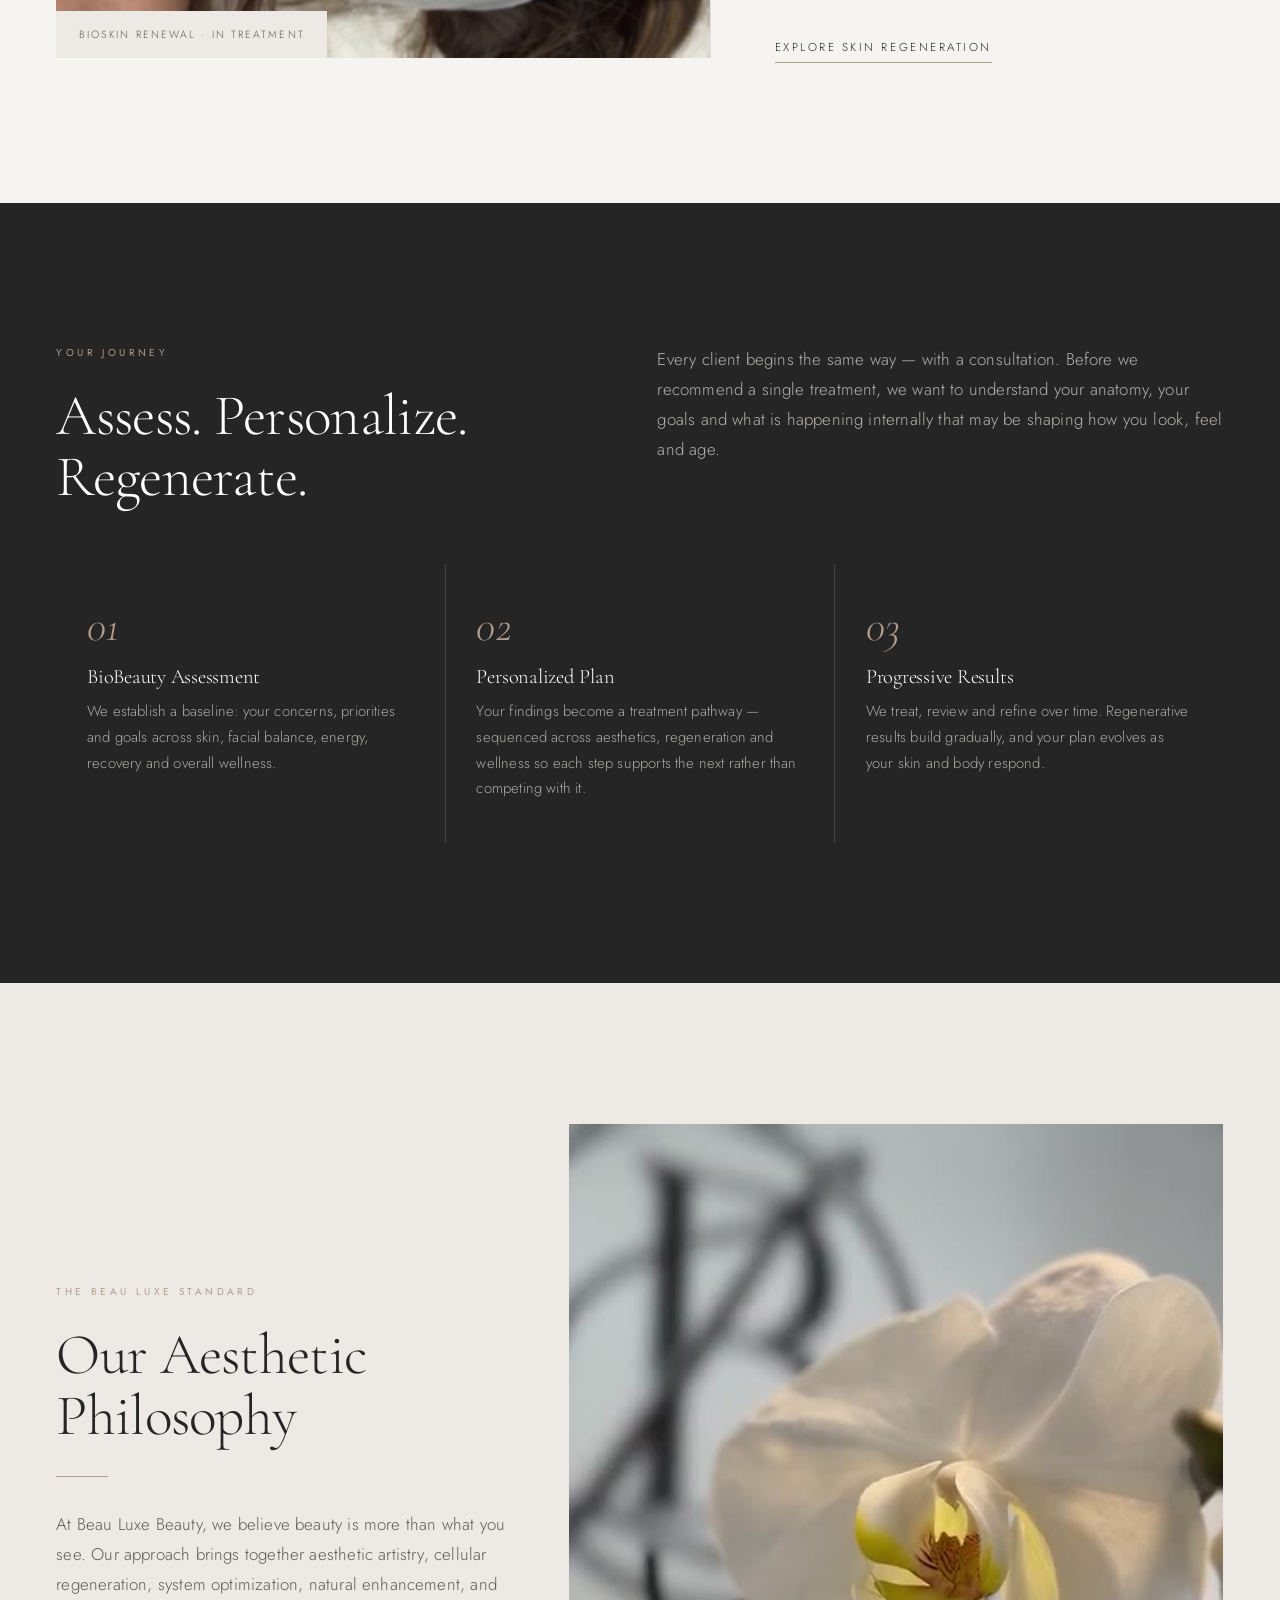
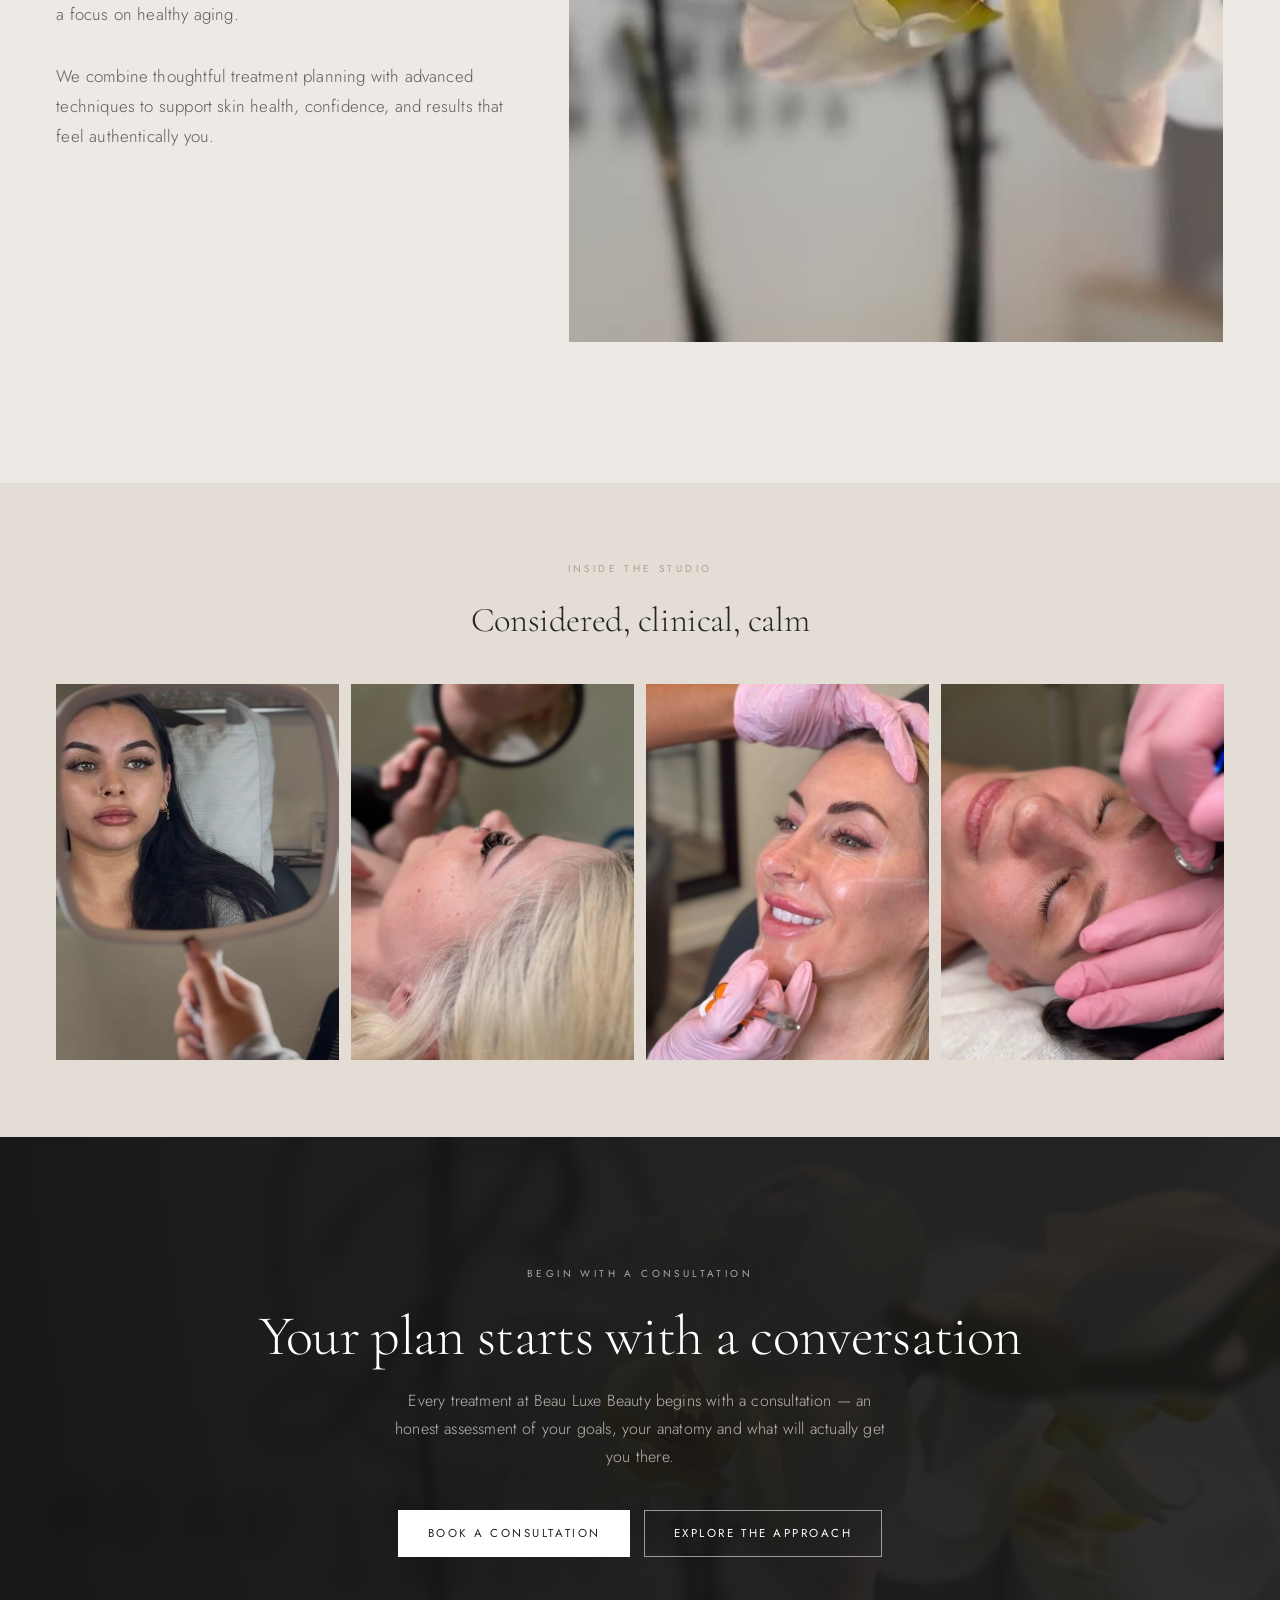
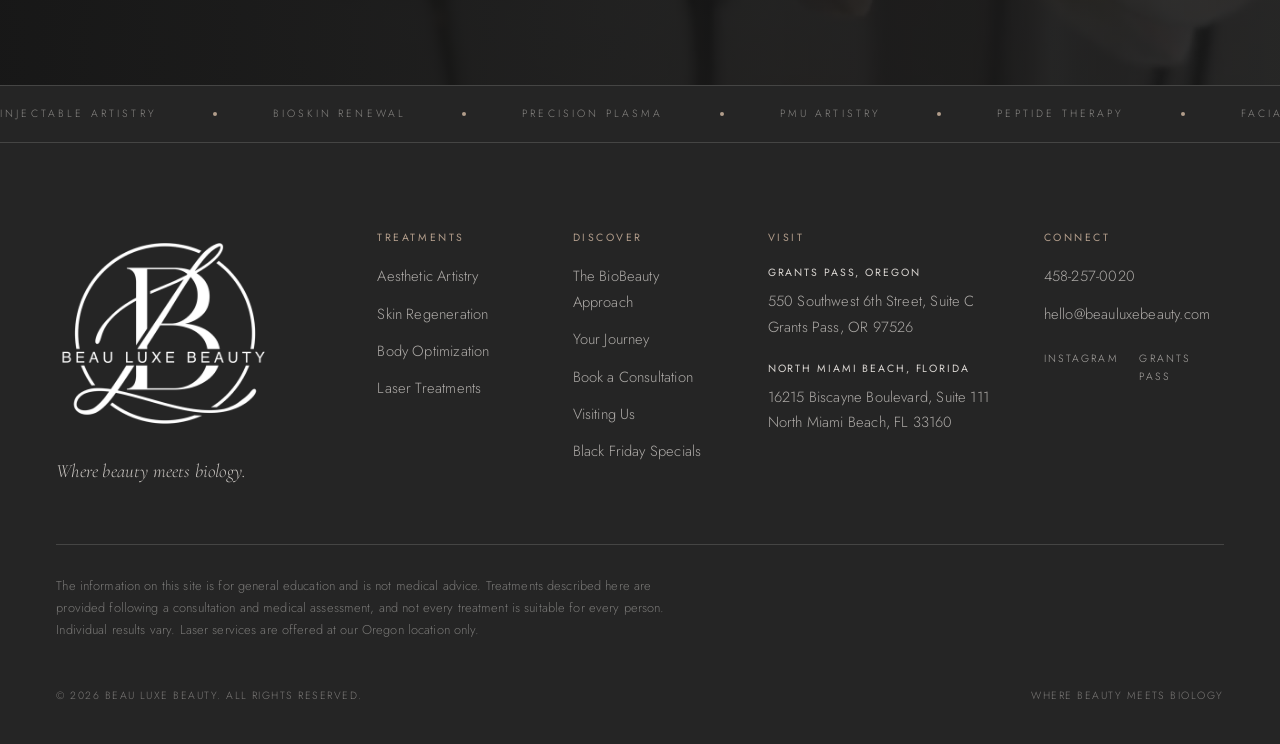
==== commit 2278a5c2: "Cut page weight and unblock first paint The site was serving about 1MB on the homepage before first " ====
--- a/index.html
+++ b/index.html
@@ -27,8 +27,8 @@
 <header class="header">
   <div class="header__inner">
     <a class="brand" href="index.html">
-      <img class="brand__light" src="assets/img/logo-full-white.png" alt="Beau Luxe Beauty">
-      <img class="brand__dark" src="assets/img/logo-full.png" alt="" aria-hidden="true">
+      <img class="brand__light" src="assets/img/logo-head-white.png" width="280" height="257" alt="Beau Luxe Beauty">
+      <img class="brand__dark" src="assets/img/logo-head.png" width="280" height="257" alt="" aria-hidden="true">
     </a>
 
     <nav class="nav" aria-label="Primary">
@@ -86,9 +86,8 @@
   <!-- ===== Hero ===== -->
   <section class="hero">
     <div class="hero__media">
-      <video data-bg autoplay muted loop playsinline preload="metadata"
+      <video data-bg data-src="assets/video/hero-reception.mp4" muted loop playsinline preload="none"
              poster="assets/img/poster-hero.jpg">
-        <source src="assets/video/hero-reception.mp4" type="video/mp4">
         <img src="assets/img/poster-hero.jpg" alt="The Beau Luxe Beauty reception, with white orchids beneath the signature monogram">
       </video>
     </div>
@@ -215,7 +214,7 @@
   <section class="section band-bone">
     <div class="wrap feature">
       <div class="feature__media feature__media--wide reveal">
-        <video data-bg muted loop playsinline preload="none" poster="assets/img/poster-plasma.jpg">
+        <video data-bg muted loop playsinline preload="none" data-poster="assets/img/poster-plasma.jpg">
           <source src="assets/video/plasma-treatment.mp4" type="video/mp4">
         </video>
         <p class="media-note">BioSkin Renewal &middot; in treatment</p>
@@ -288,7 +287,7 @@
   <section class="section">
     <div class="wrap feature feature--flip">
       <div class="feature__media feature__media--tall reveal">
-        <video data-bg muted loop playsinline preload="none" poster="assets/img/poster-orchid.jpg">
+        <video data-bg muted loop playsinline preload="none" data-poster="assets/img/poster-orchid.jpg">
           <source src="assets/video/orchid.mp4" type="video/mp4">
         </video>
       </div>
@@ -361,12 +360,12 @@
     </button>
 
     <a href="blackfriday.html">
-      <img class="bfpop__art" src="assets/img/bf-popup.jpg"
+      <img class="bfpop__art" data-src="assets/img/bf-popup.jpg" width="1500" height="845"
            alt="Black Friday at Beau Luxe Beauty. Beauty evolved. Exclusive offers on regenerative skincare, skin renewal, laser treatments, tattoo removal and permanent makeup. November 27 to 30. Shop Black Friday specials.">
     </a>
 
     <div class="bfpop__mob">
-      <img class="bfpop__mobimg" src="assets/img/bf-popup-mobile.jpg" alt="" aria-hidden="true">
+      <img class="bfpop__mobimg" data-src="assets/img/bf-popup-mobile.jpg" width="620" height="420" alt="" aria-hidden="true">
       <div class="bfpop__mobbody">
         <span class="bf-eyebrow">Beau Luxe Beauty</span>
         <p class="bfpop__mobttl">Black Friday</p>
@@ -382,7 +381,7 @@
   <div class="wrap">
     <div class="footer__top">
       <div class="footer__brand">
-        <img src="assets/img/logo-full-white.png" alt="Beau Luxe Beauty">
+        <img src="assets/img/logo-full-white.png" width="480" height="440" loading="lazy" decoding="async" alt="Beau Luxe Beauty">
         <p class="footer__tag">Where beauty meets biology.</p>
       </div>
 
